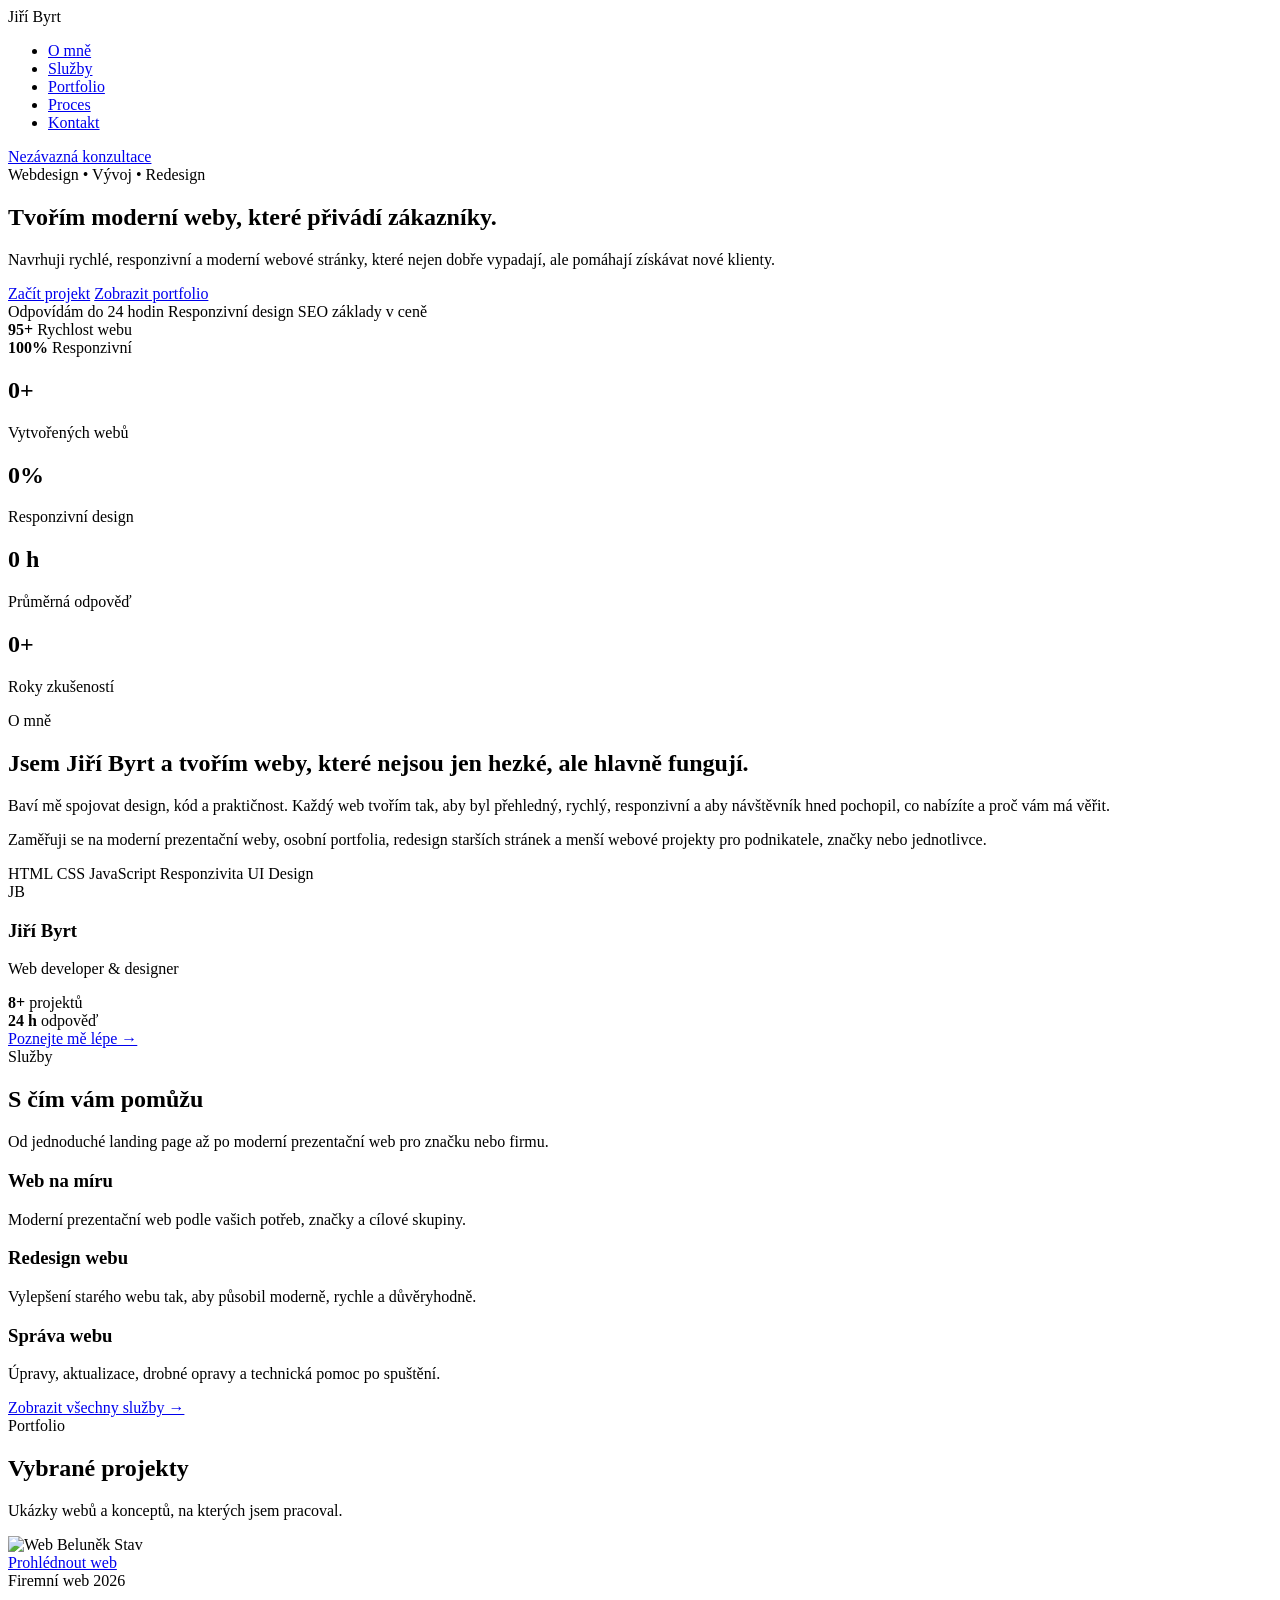
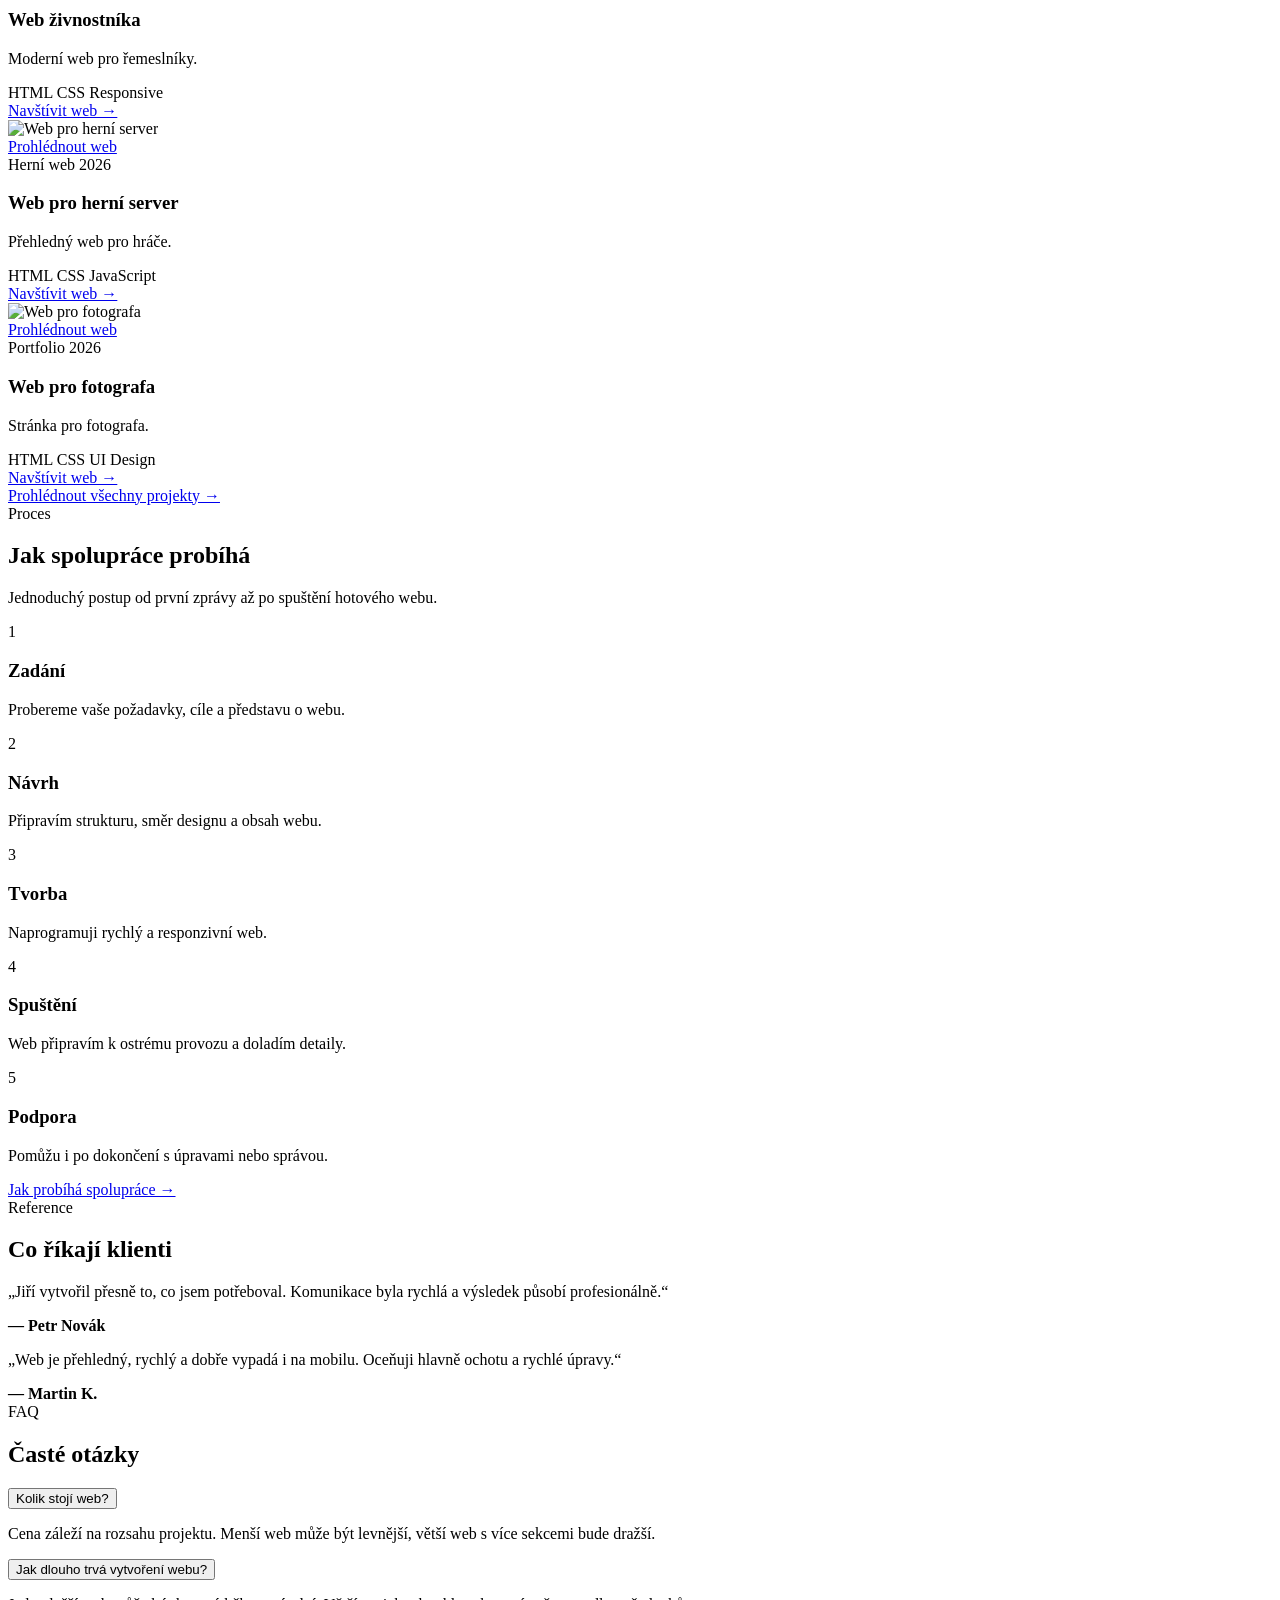
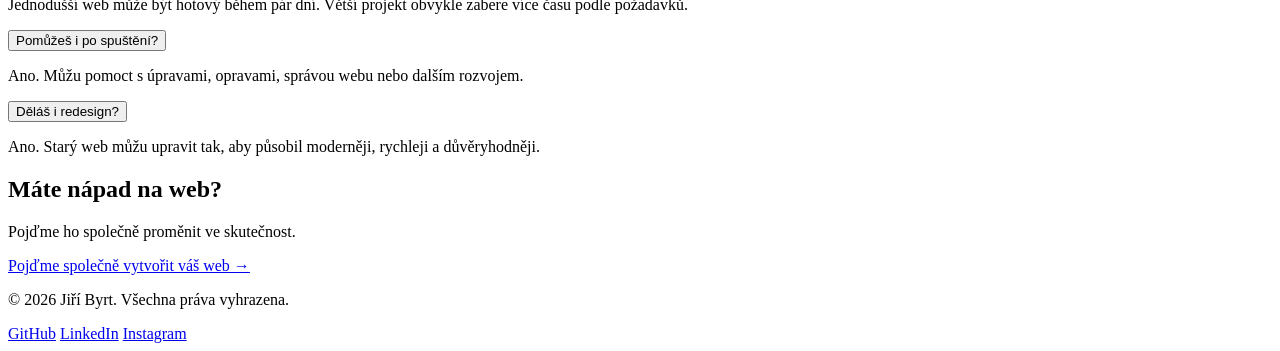
==== index.html @ 161038bc "index.html" ====
<!DOCTYPE html>
<html lang="cs">
<head>
    <meta charset="UTF-8">
    <meta name="viewport" content="width=device-width, initial-scale=1.0">
    <title>Jiří Byrt | Moderní weby na míru</title>
    <link rel="stylesheet" href="css/style.css">
</head>
<body>

<header class="navbar" id="navbar">
    <div class="logo">Jiří Byrt</div>

    <div class="hamburger" id="hamburger">
        <span></span>
        <span></span>
        <span></span>
    </div>

    <nav class="nav-menu" id="nav-menu">
        <ul>
            <li><a href="#about">O mně</a></li>
            <li><a href="#services">Služby</a></li>
            <li><a href="#portfolio">Portfolio</a></li>
            <li><a href="#process">Proces</a></li>
            <li><a href="#contact">Kontakt</a></li>
        </ul>

        <a class="cta-btn" href="#contact">Nezávazná konzultace</a>
    </nav>
</header>

<section class="hero-section">
    <div class="blob blob-one"></div>
    <div class="blob blob-two"></div>

    <div class="hero-content">
        <div class="hero-text reveal">
            <span class="badge">Webdesign • Vývoj • Redesign</span>

            <h1>Tvořím moderní weby, které přivádí zákazníky.</h1>

            <p>
                Navrhuji rychlé, responzivní a moderní webové stránky,
                které nejen dobře vypadají, ale pomáhají získávat nové klienty.
            </p>

            <div class="hero-buttons">
                <a class="btn-primary" href="#contact">Začít projekt</a>
                <a class="btn-secondary" href="#portfolio">Zobrazit portfolio</a>
            </div>

            <div class="trust-line">
                <span>Odpovídám do 24 hodin</span>
                <span>Responzivní design</span>
                <span>SEO základy v ceně</span>
            </div>
        </div>

        <div class="hero-visual reveal">
            <div class="browser-mockup">
                <div class="browser-top">
                    <span></span>
                    <span></span>
                    <span></span>
                </div>

                <div class="mockup-content">
                    <div class="mockup-nav"></div>
                    <div class="mockup-hero"></div>
                    <div class="mockup-grid">
                        <div></div>
                        <div></div>
                        <div></div>
                    </div>
                </div>
            </div>

            <div class="floating-card card-one">
                <strong>95+</strong>
                <span>Rychlost webu</span>
            </div>

            <div class="floating-card card-two">
                <strong>100%</strong>
                <span>Responzivní</span>
            </div>
        </div>
    </div>
    <section class="stats-section reveal">
        <div class="stats-card">
            <div class="stat">
                <h2><span data-count="8">0</span>+</h2>
                <p>Vytvořených webů</p>
            </div>

            <div class="stat">
                <h2><span data-count="100">0</span>%</h2>
                <p>Responzivní design</p>
            </div>

            <div class="stat">
                <h2><span data-count="24">0</span> h</h2>
                <p>Průměrná odpověď</p>
            </div>

            <div class="stat">
                <h2><span data-count="3">0</span>+</h2>
                <p>Roky zkušeností</p>
            </div>
        </div>
    </section>
</section>

<section class="about-section reveal" id="about">
    <div class="about-container">
        <div class="about-text">
            <span>O mně</span>

            <h2>Jsem Jiří Byrt a tvořím weby, které nejsou jen hezké, ale hlavně fungují.</h2>

            <p>
                Baví mě spojovat design, kód a praktičnost. Každý web tvořím tak,
                aby byl přehledný, rychlý, responzivní a aby návštěvník hned pochopil,
                co nabízíte a proč vám má věřit.
            </p>

            <p>
                Zaměřuji se na moderní prezentační weby, osobní portfolia,
                redesign starších stránek a menší webové projekty pro podnikatele,
                značky nebo jednotlivce.
            </p>

            <div class="about-tags">
                <span>HTML</span>
                <span>CSS</span>
                <span>JavaScript</span>
                <span>Responzivita</span>
                <span>UI Design</span>
            </div>
        </div>

        <div class="about-card">
            <div class="about-avatar">JB</div>
            <h3>Jiří Byrt</h3>
            <p>Web developer & designer</p>

            <div class="about-mini-stats">
                <div>
                    <strong>8+</strong>
                    <span>projektů</span>
                </div>

                <div>
                    <strong>24 h</strong>
                    <span>odpověď</span>
                </div>
            </div>
        </div>
    </div>
    <div class="section-action">
    <a href="omne.html" class="section-btn">
        Poznejte mě lépe
        →
    </a>
</div>
</section>

<section class="services-section reveal" id="services">
    <div class="section-heading">
        <span>Služby</span>
        <h2>S čím vám pomůžu</h2>
        <p>Od jednoduché landing page až po moderní prezentační web pro značku nebo firmu.</p>
    </div>

    <div class="service-grid">
        <div class="service-card">
            <h3>Web na míru</h3>
            <p>Moderní prezentační web podle vašich potřeb, značky a cílové skupiny.</p>
        </div>

        <div class="service-card">
            <h3>Redesign webu</h3>
            <p>Vylepšení starého webu tak, aby působil moderně, rychle a důvěryhodně.</p>
        </div>

        <div class="service-card">
            <h3>Správa webu</h3>
            <p>Úpravy, aktualizace, drobné opravy a technická pomoc po spuštění.</p>
        </div>
    </div>
    <div class="section-action">
    <a href="sluzby.html" class="section-btn">
        Zobrazit všechny služby
        →
    </a>
</div>
</section>

<section class="portfolio-section reveal" id="portfolio">
    <div class="section-heading">
        <span>Portfolio</span>
        <h2>Vybrané projekty</h2>
        <p>Ukázky webů a konceptů, na kterých jsem pracoval.</p>
    </div>

<div class="portfolio-grid">

    <div class="portfolio-card">
        <div class="portfolio-img">
            <img src="img/belunek.png" alt="Web Beluněk Stav">

            <div class="portfolio-overlay">
                <a href="https://jiribyrt.github.io/belunek-stav/">Prohlédnout web</a>
            </div>

            <span class="project-category">Firemní web</span>
            <span class="project-year">2026</span>
        </div>

        <div class="portfolio-info">
            <h3>Web živnostníka</h3>
            <p>Moderní web pro řemeslníky.</p>

            <div class="project-tags">
                <span>HTML</span>
                <span>CSS</span>
                <span>Responsive</span>
            </div>

            <a href="https://jiribyrt.github.io/belunek-stav/">Navštívit web →</a>
        </div>
    </div>

    <div class="portfolio-card">
        <div class="portfolio-img">
            <img src="img/skylife.png" alt="Web pro herní server">

            <div class="portfolio-overlay">
                <a href="#">Prohlédnout web</a>
            </div>

            <span class="project-category">Herní web</span>
            <span class="project-year">2026</span>
        </div>

        <div class="portfolio-info">
            <h3>Web pro herní server</h3>
            <p>Přehledný web pro hráče.</p>

            <div class="project-tags">
                <span>HTML</span>
                <span>CSS</span>
                <span>JavaScript</span>
            </div>

            <a href="#">Navštívit web →</a>
        </div>
    </div>

    <div class="portfolio-card">
        <div class="portfolio-img">
            <img src="img/jarda.png" alt="Web pro fotografa">

            <div class="portfolio-overlay">
                <a href="#">Prohlédnout web</a>
            </div>

            <span class="project-category">Portfolio</span>
            <span class="project-year">2026</span>
        </div>

        <div class="portfolio-info">
            <h3>Web pro fotografa</h3>
            <p>Stránka pro fotografa.</p>

            <div class="project-tags">
                <span>HTML</span>
                <span>CSS</span>
                <span>UI Design</span>
            </div>

            <a href="#">Navštívit web →</a>
        </div>
    </div>

</div>
<div class="section-action">
    <a href="portfolio.html" class="section-btn">
        Prohlédnout všechny projekty
        →
    </a>
</div>
</section>

<section class="process-section reveal" id="process">
    <div class="section-heading">
        <span>Proces</span>
        <h2>Jak spolupráce probíhá</h2>
        <p>Jednoduchý postup od první zprávy až po spuštění hotového webu.</p>
    </div>

    <div class="steps">
        <div class="step" data-step="1">
            <div class="circle"><span>1</span></div>
            <h3>Zadání</h3>
            <p>Probereme vaše požadavky, cíle a představu o webu.</p>
        </div>

        <div class="step" data-step="2">
            <div class="circle"><span>2</span></div>
            <h3>Návrh</h3>
            <p>Připravím strukturu, směr designu a obsah webu.</p>
        </div>

        <div class="step" data-step="3">
            <div class="circle"><span>3</span></div>
            <h3>Tvorba</h3>
            <p>Naprogramuji rychlý a responzivní web.</p>
        </div>

        <div class="step" data-step="4">
            <div class="circle"><span>4</span></div>
            <h3>Spuštění</h3>
            <p>Web připravím k ostrému provozu a doladím detaily.</p>
        </div>

        <div class="step" data-step="5">
            <div class="circle"><span>5</span></div>
            <h3>Podpora</h3>
            <p>Pomůžu i po dokončení s úpravami nebo správou.</p>
        </div>
    </div>
    <div class="section-action">
    <a href="process.html" class="section-btn">
        Jak probíhá spolupráce
        →
    </a>
</div>
</section>

<section class="testimonials-section reveal">
    <div class="section-heading">
        <span>Reference</span>
        <h2>Co říkají klienti</h2>
    </div>

    <div class="testimonial-grid">
        <div class="testimonial-card">
            <p>„Jiří vytvořil přesně to, co jsem potřeboval. Komunikace byla rychlá a výsledek působí profesionálně.“</p>
            <strong>— Petr Novák</strong>
        </div>

        <div class="testimonial-card">
            <p>„Web je přehledný, rychlý a dobře vypadá i na mobilu. Oceňuji hlavně ochotu a rychlé úpravy.“</p>
            <strong>— Martin K.</strong>
        </div>
    </div>
</section>

<section class="faq-section reveal">
    <div class="section-heading">
        <span>FAQ</span>
        <h2>Časté otázky</h2>
    </div>

    <div class="faq">
        <div class="faq-item">
            <button>Kolik stojí web?</button>
            <p>Cena záleží na rozsahu projektu. Menší web může být levnější, větší web s více sekcemi bude dražší.</p>
        </div>

        <div class="faq-item">
            <button>Jak dlouho trvá vytvoření webu?</button>
            <p>Jednodušší web může být hotový během pár dní. Větší projekt obvykle zabere více času podle požadavků.</p>
        </div>

        <div class="faq-item">
            <button>Pomůžeš i po spuštění?</button>
            <p>Ano. Můžu pomoct s úpravami, opravami, správou webu nebo dalším rozvojem.</p>
        </div>

        <div class="faq-item">
            <button>Děláš i redesign?</button>
            <p>Ano. Starý web můžu upravit tak, aby působil moderněji, rychleji a důvěryhodněji.</p>
        </div>
    </div>
</section>

<section class="final-cta reveal" id="contact">
    <h2>Máte nápad na web?</h2>
    <p>Pojďme ho společně proměnit ve skutečnost.</p>
    <a href="mailto:jirkabyrt1@seznam.cz" class="btn-primary">Pojďme společně vytvořit váš web →</a>
</section>

<footer class="footer">
    <p>© 2026 Jiří Byrt. Všechna práva vyhrazena.</p>

    <div class="socials">
        <a href="#">GitHub</a>
        <a href="#">LinkedIn</a>
        <a href="#">Instagram</a>
    </div>
</footer>

<script src="script.js"></script>
</body>
</html>
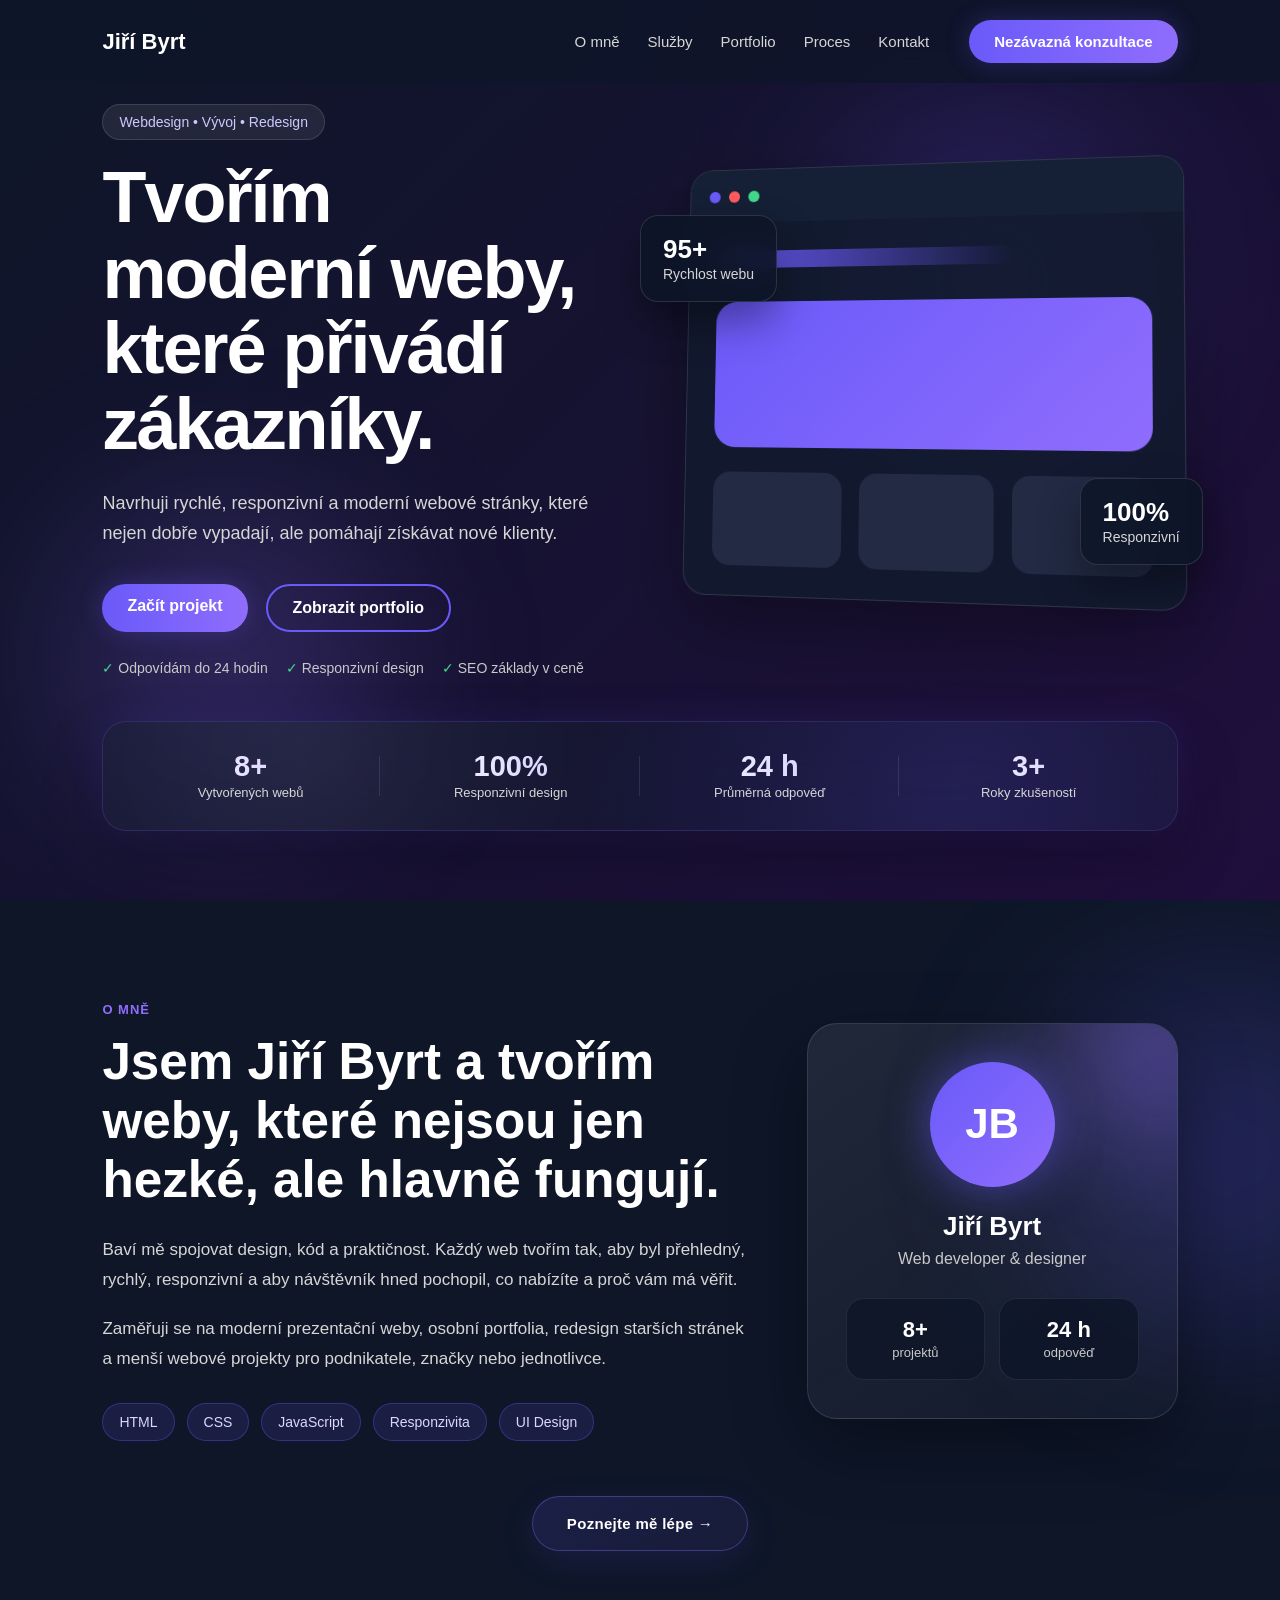
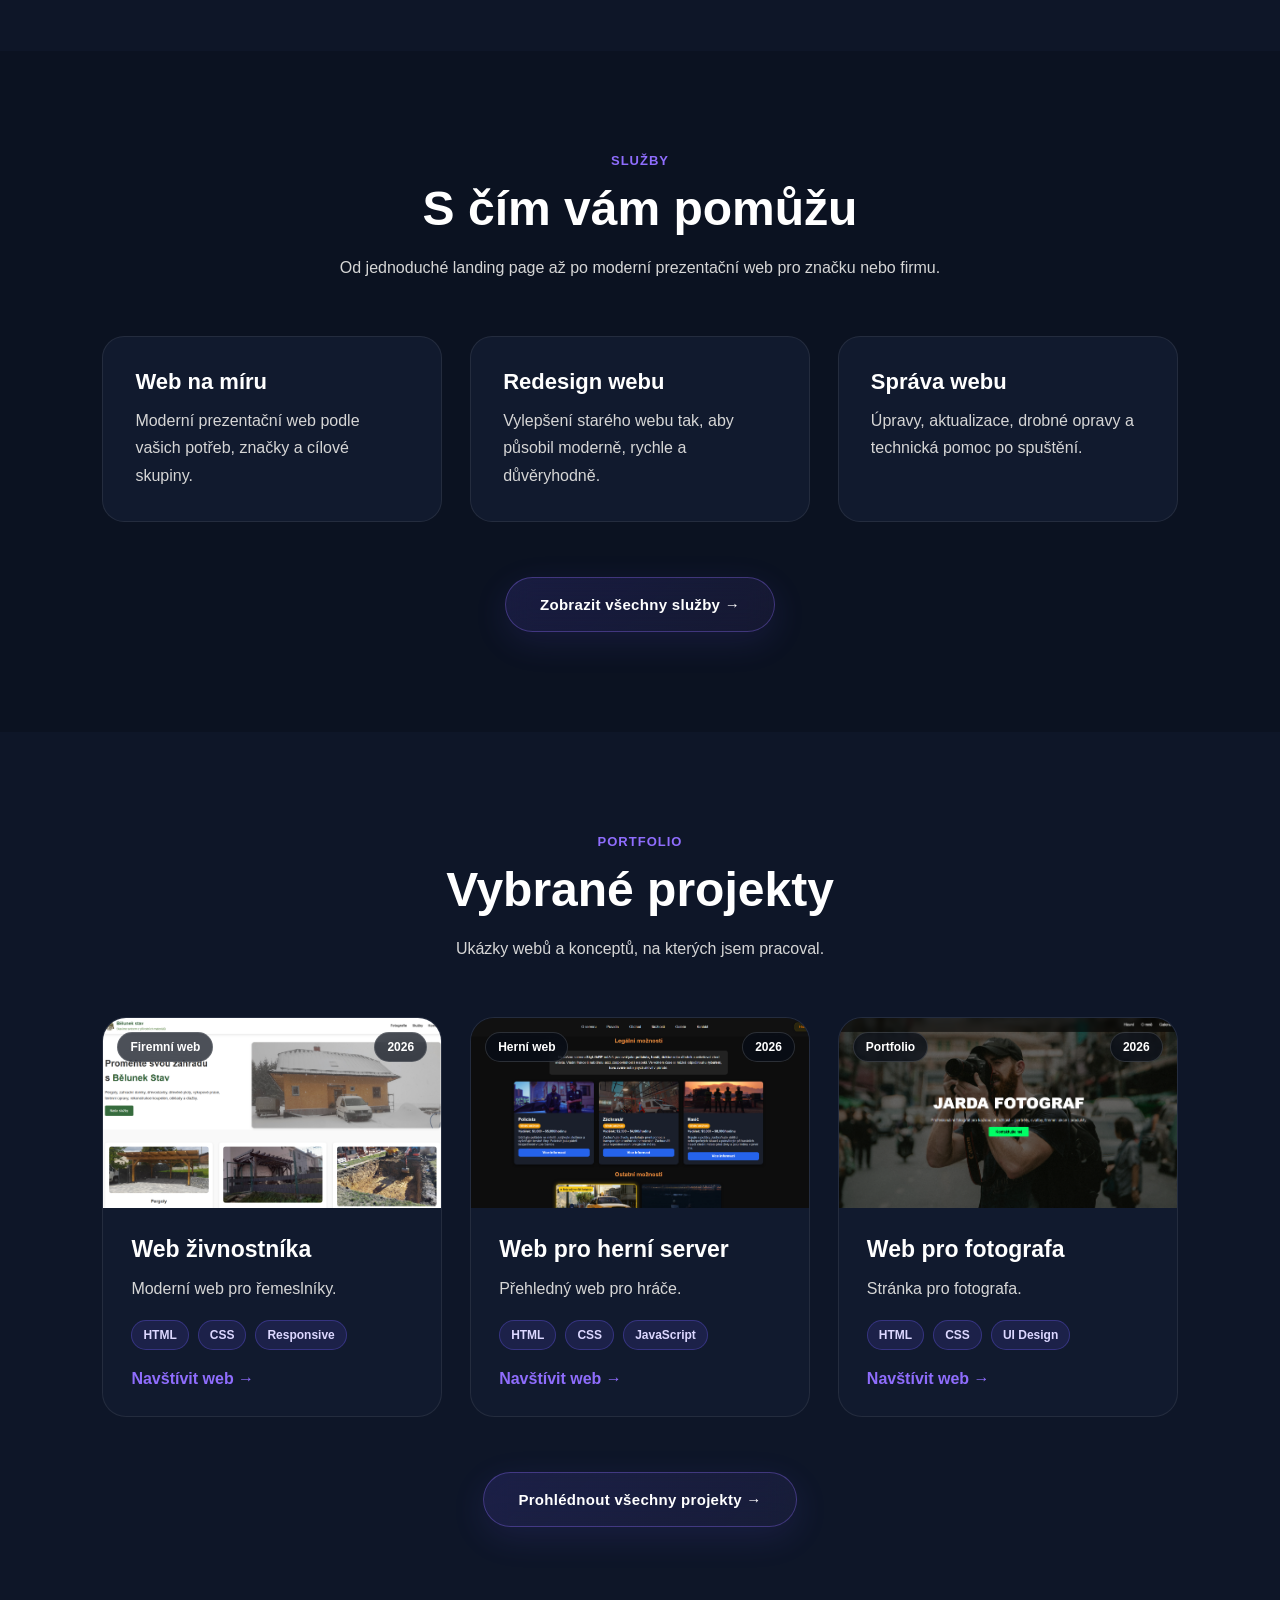
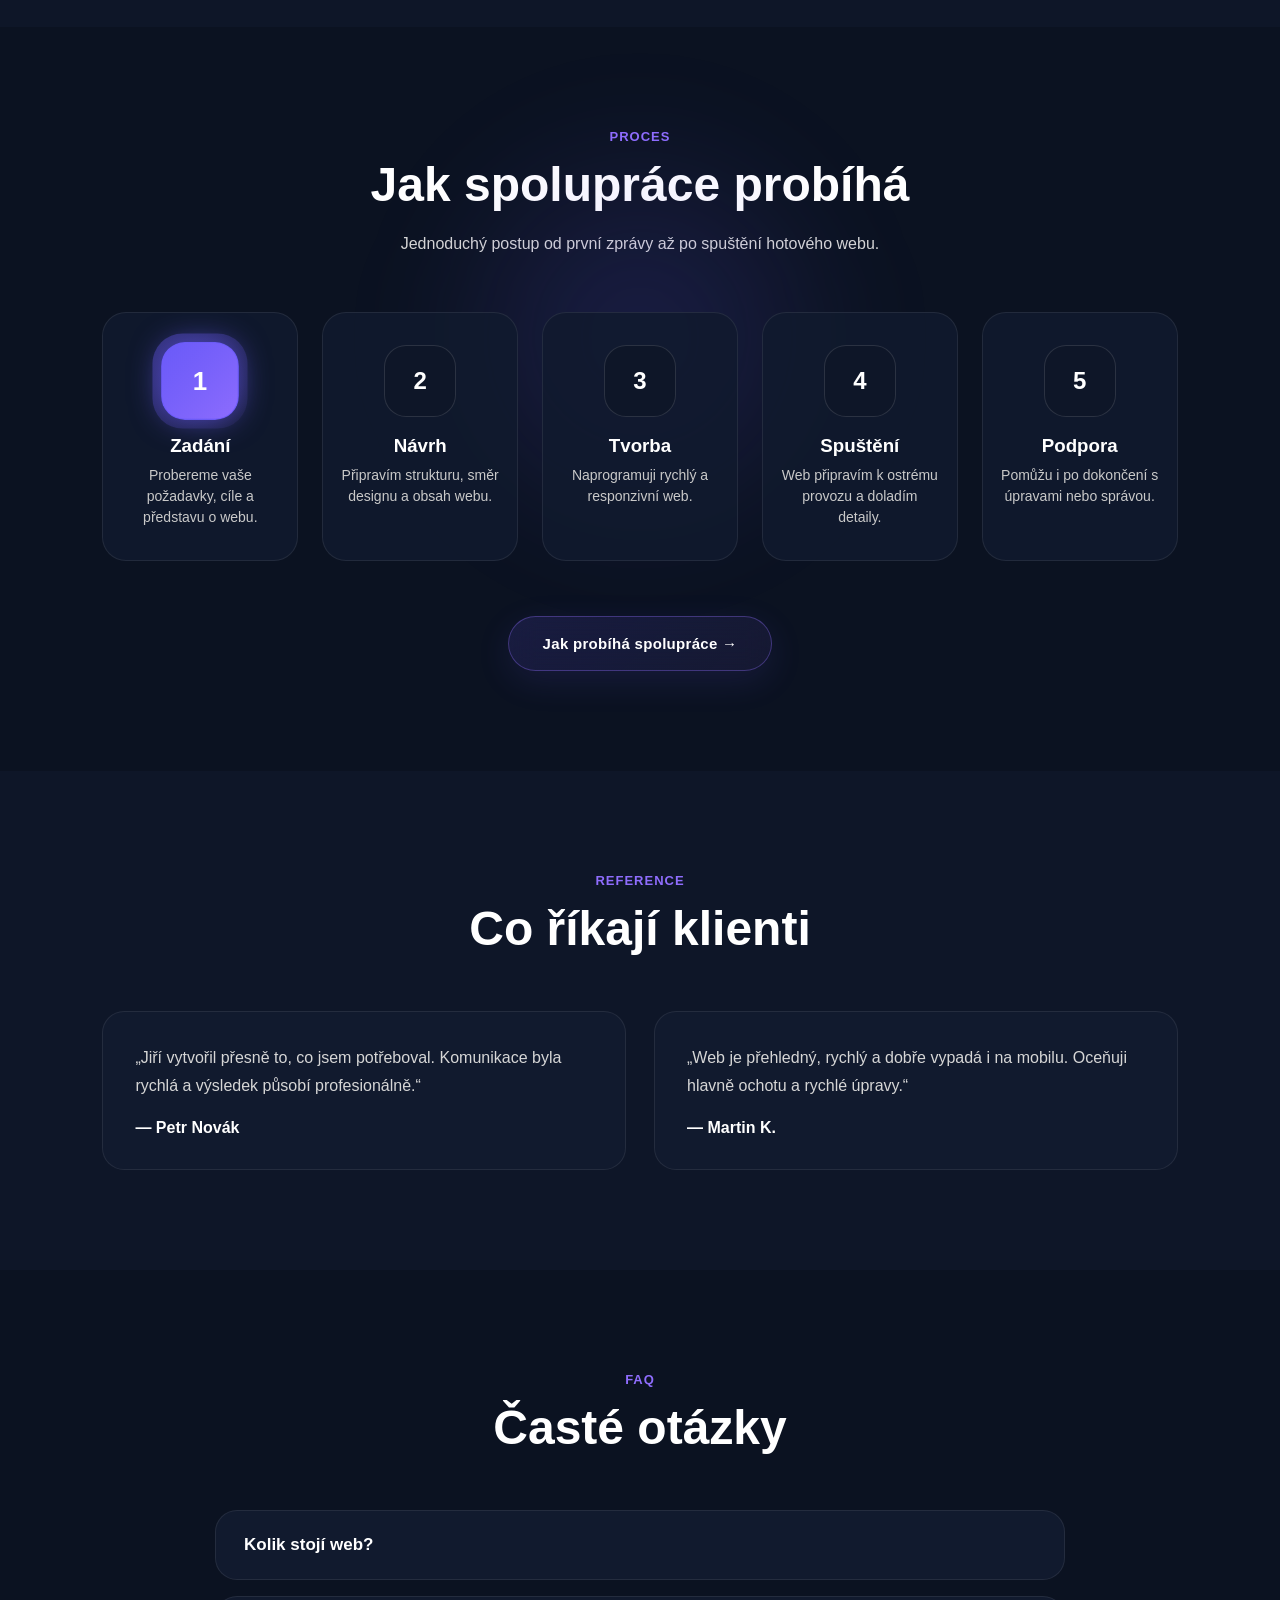
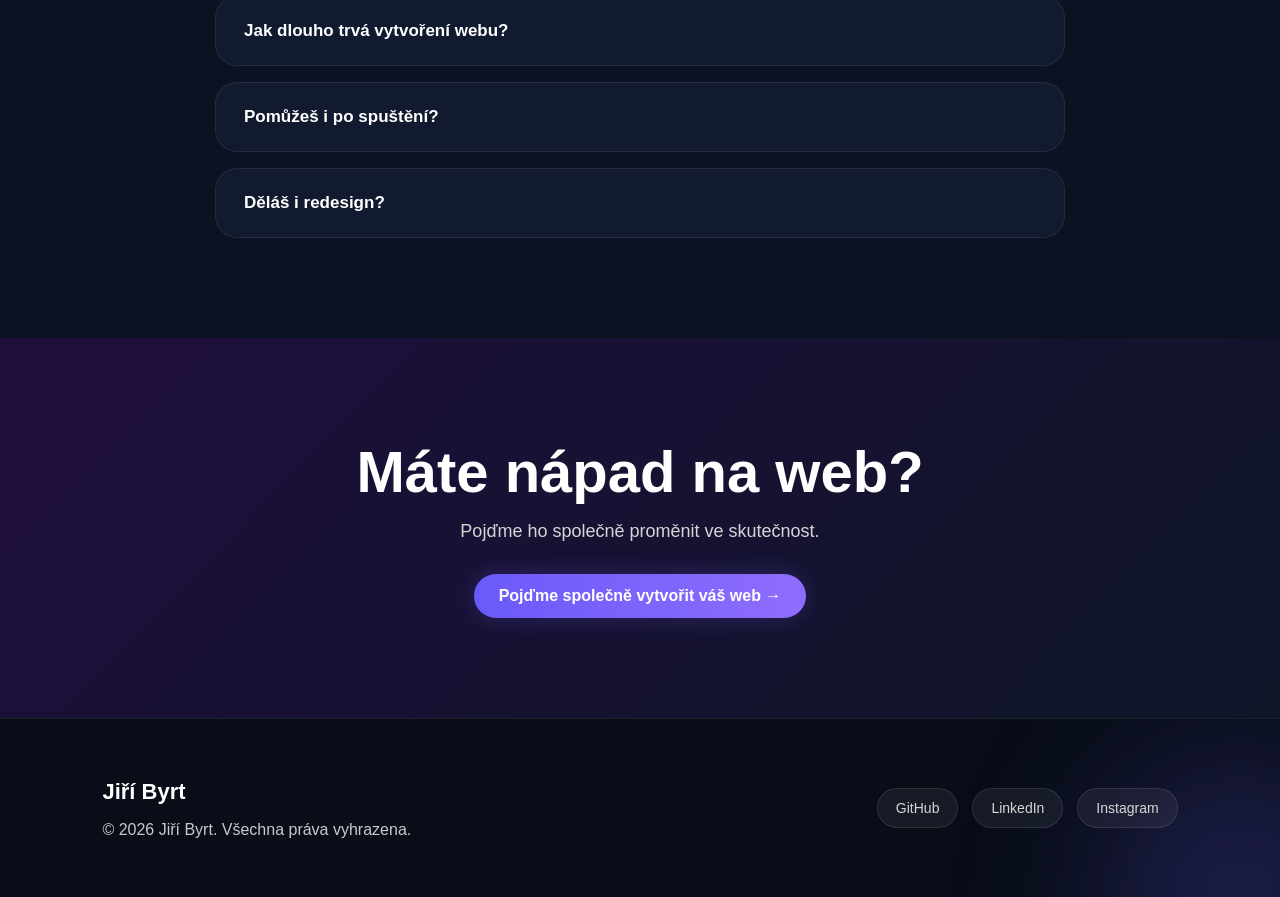
==== commit b8e38168: "Update index.html" ====
--- a/index.html
+++ b/index.html
@@ -237,7 +237,7 @@
             <img src="img/skylife.png" alt="Web pro herní server">
 
             <div class="portfolio-overlay">
-                <a href="#">Prohlédnout web</a>
+                <a href="https://jiribyrt.github.io/skylife/">Prohlédnout web</a>
             </div>
 
             <span class="project-category">Herní web</span>
--- a/css/style.css
+++ b/css/style.css
@@ -0,0 +1,1354 @@
+* {
+    margin: 0;
+    padding: 0;
+    box-sizing: border-box;
+}
+
+html {
+    scroll-behavior: smooth;
+}
+
+body {
+    background: #0e1628;
+    font-family: "Poppins", Arial, sans-serif;
+    color: #fff;
+    overflow-x: hidden;
+}
+
+a {
+    text-decoration: none;
+    color: inherit;
+}
+
+.navbar {
+    width: 100%;
+    padding: 20px 8%;
+    background: rgba(14, 22, 40, 0.75);
+    backdrop-filter: blur(18px);
+    display: flex;
+    justify-content: space-between;
+    align-items: center;
+    position: fixed;
+    top: 0;
+    z-index: 1000;
+    transition: 0.3s ease;
+}
+
+.navbar.scrolled {
+    box-shadow: 0 10px 30px rgba(0, 0, 0, 0.35);
+    padding: 15px 8%;
+}
+
+.logo {
+    font-size: 22px;
+    font-weight: 700;
+}
+
+.nav-menu {
+    display: flex;
+    align-items: center;
+    gap: 40px;
+}
+
+.nav-menu ul {
+    display: flex;
+    gap: 28px;
+    list-style: none;
+}
+
+.nav-menu a {
+    color: #d6d6d6;
+    font-size: 15px;
+    transition: 0.3s ease;
+}
+
+.nav-menu a:hover {
+    color: #fff;
+}
+
+.cta-btn,
+.btn-primary {
+    padding: 13px 25px;
+    background: linear-gradient(90deg, #6a5af9, #8f6dfd);
+    border-radius: 30px;
+    color: #fff !important;
+    font-weight: 700;
+    display: inline-block;
+    transition: 0.3s ease;
+    box-shadow: 0 0 25px rgba(106, 90, 249, 0.25);
+}
+
+.cta-btn:hover,
+.btn-primary:hover {
+    transform: translateY(-3px) scale(1.04);
+    box-shadow: 0 0 35px rgba(106, 90, 249, 0.65);
+}
+
+.btn-secondary {
+    padding: 13px 25px;
+    border: 2px solid #6a5af9;
+    border-radius: 30px;
+    color: #fff;
+    font-weight: 700;
+    display: inline-block;
+    transition: 0.3s ease;
+}
+
+.btn-secondary:hover {
+    transform: translateY(-3px) scale(1.04);
+    background: rgba(106, 90, 249, 0.15);
+    box-shadow: 0 0 25px rgba(106, 90, 249, 0.35);
+}
+
+.hamburger {
+    display: none;
+    flex-direction: column;
+    gap: 5px;
+    cursor: pointer;
+    z-index: 1001;
+}
+
+.hamburger span {
+    width: 28px;
+    height: 3px;
+    background: #fff;
+    border-radius: 10px;
+}
+
+.hero-section {
+    min-height: 100vh;
+    padding: 95px 8% 60px;
+    background: linear-gradient(135deg, #0e1628 0%, #1f0e3c 100%);
+    display: flex;
+    flex-direction: column;
+    justify-content: center;
+    position: relative;
+    overflow: hidden;
+}
+
+.blob {
+    position: absolute;
+    width: 320px;
+    height: 320px;
+    background: rgba(106, 90, 249, 0.25);
+    border-radius: 50%;
+    filter: blur(80px);
+    animation: floatBlob 8s ease-in-out infinite alternate;
+}
+
+.blob-one {
+    top: 120px;
+    right: 10%;
+}
+
+.blob-two {
+    bottom: 80px;
+    left: 5%;
+    background: rgba(143, 109, 253, 0.2);
+}
+
+@keyframes floatBlob {
+    from {
+        transform: translateY(0) translateX(0);
+    }
+
+    to {
+        transform: translateY(-35px) translateX(30px);
+    }
+}
+
+.hero-content {
+    width: 100%;
+    max-width: 1250px;
+    margin: 0 auto;
+    display: flex;
+    align-items: center;
+    gap: 70px;
+    position: relative;
+    z-index: 2;
+}
+
+.hero-text,
+.hero-visual {
+    flex: 1;
+}
+
+.badge {
+    display: inline-block;
+    padding: 9px 16px;
+    background: rgba(255, 255, 255, 0.08);
+    border: 1px solid rgba(255, 255, 255, 0.12);
+    border-radius: 30px;
+    color: #cfc8ff;
+    margin-bottom: 20px;
+    font-size: 14px;
+}
+
+.hero-text h1 {
+    font-size: clamp(42px, 6vw, 72px);
+    line-height: 1.05;
+    margin-bottom: 25px;
+    letter-spacing: -2px;
+}
+
+.hero-text p {
+    color: #d6d6d6;
+    font-size: 18px;
+    line-height: 1.7;
+    max-width: 600px;
+    margin-bottom: 35px;
+}
+
+.hero-buttons {
+    display: flex;
+    gap: 18px;
+    flex-wrap: wrap;
+    margin-bottom: 28px;
+}
+
+.trust-line {
+    display: flex;
+    gap: 18px;
+    flex-wrap: wrap;
+    color: #c9c9c9;
+    font-size: 14px;
+}
+
+.trust-line span::before {
+    content: "✓ ";
+    color: #43d88c;
+}
+
+.hero-visual {
+    position: relative;
+}
+
+.browser-mockup {
+    width: 100%;
+    min-height: 420px;
+    margin-top:-20px;
+    background: rgba(17, 26, 46, 0.9);
+    border: 1px solid rgba(255, 255, 255, 0.12);
+    border-radius: 24px;
+    overflow: hidden;
+    box-shadow: 0 30px 80px rgba(0, 0, 0, 0.35);
+    transform: perspective(900px) rotateY(-8deg) rotateX(3deg);
+}
+
+.browser-top {
+    height: 55px;
+    background: #151f35;
+    display: flex;
+    align-items: center;
+    gap: 9px;
+    padding: 0 20px;
+}
+
+.browser-top span {
+    width: 12px;
+    height: 12px;
+    border-radius: 50%;
+    background: #6a5af9;
+}
+
+.browser-top span:nth-child(2) {
+    background: #ff5c5c;
+}
+
+.browser-top span:nth-child(3) {
+    background: #43d88c;
+}
+
+.mockup-content {
+    padding: 30px;
+}
+
+.mockup-nav {
+    width: 70%;
+    height: 18px;
+    background: linear-gradient(90deg, #6a5af9, transparent);
+    border-radius: 20px;
+    margin-bottom: 35px;
+}
+
+.mockup-hero {
+    width: 100%;
+    height: 150px;
+    background: linear-gradient(135deg, #6a5af9, #8f6dfd);
+    border-radius: 22px;
+    margin-bottom: 25px;
+}
+
+.mockup-grid {
+    display: grid;
+    grid-template-columns: repeat(3, 1fr);
+    gap: 18px;
+}
+
+.mockup-grid div {
+    height: 95px;
+    background: #222a44;
+    border-radius: 18px;
+}
+
+.floating-card {
+    position: absolute;
+    background: rgba(14, 22, 40, 0.9);
+    backdrop-filter: blur(14px);
+    border: 1px solid rgba(255, 255, 255, 0.12);
+    border-radius: 18px;
+    padding: 18px 22px;
+    box-shadow: 0 20px 40px rgba(0, 0, 0, 0.35);
+    animation: floatCard 4s ease-in-out infinite alternate;
+}
+
+.floating-card strong {
+    display: block;
+    font-size: 26px;
+}
+
+.floating-card span {
+    color: #d6d6d6;
+    font-size: 14px;
+}
+
+.card-one {
+    top: 35px;
+    left: -35px;
+}
+
+.card-two {
+    bottom: 35px;
+    right: -25px;
+}
+
+@keyframes floatCard {
+    from {
+        transform: translateY(0);
+    }
+
+    to {
+        transform: translateY(-18px);
+    }
+}
+
+body > section:not(.hero-section) {
+    padding: 100px 8%;
+}
+
+.section-heading {
+    text-align: center;
+    max-width: 750px;
+    margin: 0 auto 55px;
+}
+
+.section-heading span {
+    color: #8f6dfd;
+    font-weight: 700;
+    text-transform: uppercase;
+    letter-spacing: 1px;
+    font-size: 13px;
+}
+
+.section-heading h2 {
+    font-size: clamp(32px, 4vw, 48px);
+    margin: 12px 0 18px;
+}
+
+.section-heading p {
+    color: #d6d6d6;
+    line-height: 1.7;
+}
+
+/* ---------- STATISTIKY V HERO SEKCI ---------- */
+
+.stats-section {
+    width: 100%;
+    max-width: 1250px;
+    margin: 45px auto 0;
+    padding: 0 !important;
+    background: transparent;
+    position: relative;
+    z-index: 25;
+}
+
+.stats-card {
+    width: 100%;
+    padding: 16px 18px;
+    display: grid;
+    grid-template-columns: repeat(4, 1fr);
+    gap: 0;
+    background: rgba(17, 26, 46, 0.48);
+    backdrop-filter: blur(24px);
+    -webkit-backdrop-filter: blur(24px);
+    border: 1px solid rgba(143, 109, 253, 0.22);
+    border-radius: 24px;
+    box-shadow:
+        0 25px 60px rgba(0, 0, 0, 0.28),
+        0 0 40px rgba(106, 90, 249, 0.14);
+    overflow: hidden;
+    position: relative;
+    transition: 0.35s ease;
+}
+
+.stats-card:hover {
+    transform: translateY(-4px);
+    box-shadow:
+        0 35px 80px rgba(0, 0, 0, 0.36),
+        0 0 65px rgba(106, 90, 249, 0.22);
+}
+
+.stats-card::before {
+    content: "";
+    position: absolute;
+    inset: 0;
+    background: linear-gradient(
+        90deg,
+        transparent,
+        rgba(255, 255, 255, 0.07),
+        transparent
+    );
+    transform: translateX(-100%);
+    animation: statsShine 9s linear infinite;
+}
+
+.stats-card::after {
+    content: "";
+    position: absolute;
+    inset: 0;
+    background:
+        radial-gradient(circle at 20% 30%, rgba(255,255,255,.05), transparent 40%),
+        radial-gradient(circle at 80% 70%, rgba(106,90,249,.16), transparent 45%);
+    pointer-events: none;
+}
+
+@keyframes statsShine {
+    0% {
+        transform: translateX(-100%);
+    }
+
+    45%, 100% {
+        transform: translateX(100%);
+    }
+}
+
+.stat {
+    text-align: center;
+    padding: 14px 10px;
+    background: transparent;
+    border-radius: 0;
+    border: none;
+    position: relative;
+    z-index: 2;
+    animation: statPop 0.8s ease both;
+}
+
+.stat:nth-child(1) {
+    animation-delay: 0.1s;
+}
+
+.stat:nth-child(2) {
+    animation-delay: 0.22s;
+}
+
+.stat:nth-child(3) {
+    animation-delay: 0.34s;
+}
+
+.stat:nth-child(4) {
+    animation-delay: 0.46s;
+}
+
+@keyframes statPop {
+    from {
+        opacity: 0;
+        transform: translateY(18px) scale(0.96);
+    }
+
+    to {
+        opacity: 1;
+        transform: translateY(0) scale(1);
+    }
+}
+
+.stat:not(:last-child)::after {
+    content: "";
+    position: absolute;
+    right: 0;
+    top: 24%;
+    width: 1px;
+    height: 52%;
+    background: rgba(255, 255, 255, 0.1);
+}
+
+.stat h2 {
+    font-size: 29px;
+    margin-bottom: 4px;
+    line-height: 1;
+    background: linear-gradient(90deg, #fff, #c8bfff);
+    -webkit-background-clip: text;
+    -webkit-text-fill-color: transparent;
+}
+
+.stat p {
+    color: #d6d6d6;
+    font-size: 13px;
+}
+
+/* ---------- O MNĚ ---------- */
+
+.about-section {
+    background: #0e1628;
+    position: relative;
+    overflow: hidden;
+}
+
+.about-section::before {
+    content: "";
+    position: absolute;
+    width: 350px;
+    height: 350px;
+    right: -120px;
+    top: 80px;
+    background: rgba(106, 90, 249, 0.22);
+    border-radius: 50%;
+    filter: blur(85px);
+}
+
+.about-container {
+    max-width: 1200px;
+    margin: 0 auto;
+    display: grid;
+    grid-template-columns: 1.4fr 0.8fr;
+    gap: 55px;
+    align-items: center;
+    position: relative;
+    z-index: 2;
+}
+
+.about-text > span {
+    color: #8f6dfd;
+    font-weight: 700;
+    text-transform: uppercase;
+    letter-spacing: 1px;
+    font-size: 13px;
+}
+
+.about-text h2 {
+    font-size: clamp(32px, 4vw, 52px);
+    line-height: 1.15;
+    margin: 15px 0 25px;
+}
+
+.about-text p {
+    color: #d6d6d6;
+    line-height: 1.8;
+    margin-bottom: 18px;
+    font-size: 17px;
+}
+
+.about-tags {
+    display: flex;
+    flex-wrap: wrap;
+    gap: 12px;
+    margin-top: 28px;
+}
+
+.about-tags span {
+    padding: 10px 16px;
+    background: rgba(106, 90, 249, 0.13);
+    border: 1px solid rgba(106, 90, 249, 0.35);
+    border-radius: 30px;
+    color: #dcd7ff;
+    font-size: 14px;
+    transition: 0.3s ease;
+}
+
+.about-tags span:hover {
+    transform: translateY(-4px);
+    background: rgba(106, 90, 249, 0.25);
+    box-shadow: 0 12px 25px rgba(106, 90, 249, 0.2);
+}
+
+.about-card {
+    background:
+        linear-gradient(145deg, rgba(255,255,255,0.08), rgba(255,255,255,0.02));
+    border: 1px solid rgba(255,255,255,0.12);
+    border-radius: 30px;
+    padding: 38px;
+    text-align: center;
+    box-shadow: 0 25px 70px rgba(0,0,0,0.35);
+    position: relative;
+    overflow: hidden;
+    transition: 0.4s ease;
+}
+
+.about-card::before {
+    content: "";
+    position: absolute;
+    width: 180px;
+    height: 180px;
+    top: -70px;
+    right: -70px;
+    background: rgba(143, 109, 253, 0.35);
+    filter: blur(55px);
+    border-radius: 50%;
+}
+
+.about-card:hover {
+    transform: translateY(-10px) rotate(1deg);
+    box-shadow: 0 35px 90px rgba(0,0,0,0.45);
+}
+
+.about-avatar {
+    width: 125px;
+    height: 125px;
+    margin: 0 auto 24px;
+    border-radius: 50%;
+    background: linear-gradient(135deg, #6a5af9, #8f6dfd);
+    display: flex;
+    align-items: center;
+    justify-content: center;
+    font-size: 42px;
+    font-weight: 800;
+    box-shadow: 0 0 45px rgba(106, 90, 249, 0.55);
+    position: relative;
+    z-index: 2;
+}
+
+.about-card h3 {
+    font-size: 26px;
+    margin-bottom: 8px;
+    position: relative;
+    z-index: 2;
+}
+
+.about-card p {
+    color: #c9c9c9;
+    position: relative;
+    z-index: 2;
+}
+
+.about-mini-stats {
+    display: grid;
+    grid-template-columns: repeat(2, 1fr);
+    gap: 14px;
+    margin-top: 30px;
+    position: relative;
+    z-index: 2;
+}
+
+.about-mini-stats div {
+    background: rgba(14, 22, 40, 0.8);
+    padding: 18px 12px;
+    border-radius: 18px;
+    border: 1px solid rgba(255,255,255,0.08);
+}
+
+.about-mini-stats strong {
+    display: block;
+    font-size: 22px;
+}
+
+.about-mini-stats span {
+    color: #c9c9c9;
+    font-size: 13px;
+}
+
+/* ---------- SLUŽBY / PORTFOLIO / REFERENCE ---------- */
+
+.services-section,
+.process-section,
+.faq-section {
+    background: #0b1221;
+}
+
+.service-grid,
+.portfolio-grid,
+.testimonial-grid {
+    display: grid;
+    grid-template-columns: repeat(3, 1fr);
+    gap: 28px;
+    max-width: 1200px;
+    margin: 0 auto;
+}
+
+.service-card,
+.testimonial-card,
+.faq-item {
+    background: #111a2e;
+    border-radius: 22px;
+    padding: 32px;
+    border: 1px solid rgba(255, 255, 255, 0.08);
+    transition: 0.3s ease;
+}
+
+.service-card:hover,
+.testimonial-card:hover {
+    transform: translateY(-8px);
+    border-color: rgba(106, 90, 249, 0.5);
+    box-shadow: 0 20px 45px rgba(0, 0, 0, 0.25);
+}
+
+.service-card h3,
+.portfolio-info h3 {
+    margin-bottom: 12px;
+    font-size: 22px;
+}
+
+.service-card p,
+.portfolio-info p,
+.testimonial-card p {
+    color: #d6d6d6;
+    line-height: 1.7;
+}
+
+.portfolio-section {
+    background: #0e1628;
+}
+
+.portfolio-card {
+    background: #111a2e;
+    border-radius: 24px;
+    overflow: hidden;
+    transition: 0.35s ease;
+    border: 1px solid rgba(255, 255, 255, 0.08);
+    position: relative;
+}
+
+.portfolio-card:hover {
+    transform: translateY(-12px) scale(1.015);
+    box-shadow: 0 28px 70px rgba(0, 0, 0, 0.42);
+    border-color: rgba(106, 90, 249, 0.45);
+}
+
+.portfolio-img {
+    height: 190px;
+    overflow: hidden;
+    position: relative;
+    background: #111a2e;
+}
+
+.portfolio-img img {
+    width: 100%;
+    height: 100%;
+    object-fit: cover;
+    display: block;
+    transition: 0.5s ease;
+}
+
+.portfolio-card:hover .portfolio-img img {
+    transform: scale(1.08);
+    filter: brightness(0.55);
+}
+
+.portfolio-overlay {
+    position: absolute;
+    inset: 0;
+    background: rgba(8, 13, 24, 0.38);
+    display: flex;
+    justify-content: center;
+    align-items: center;
+    opacity: 0;
+    transition: 0.35s ease;
+}
+
+.portfolio-card:hover .portfolio-overlay {
+    opacity: 1;
+}
+
+.portfolio-overlay a {
+    padding: 12px 22px;
+    background: linear-gradient(90deg, #6a5af9, #8f6dfd);
+    border-radius: 999px;
+    color: #fff;
+    font-weight: 800;
+    font-size: 14px;
+    transform: translateY(12px);
+    transition: 0.35s ease;
+    box-shadow: 0 0 30px rgba(106, 90, 249, 0.5);
+}
+
+.portfolio-card:hover .portfolio-overlay a {
+    transform: translateY(0);
+}
+
+.project-category,
+.project-year {
+    position: absolute;
+    top: 14px;
+    z-index: 3;
+    padding: 7px 12px;
+    background: rgba(8, 13, 24, 0.72);
+    backdrop-filter: blur(10px);
+    border: 1px solid rgba(255, 255, 255, 0.14);
+    border-radius: 999px;
+    font-size: 12px;
+    font-weight: 700;
+    color: #fff;
+}
+
+.project-category {
+    left: 14px;
+}
+
+.project-year {
+    right: 14px;
+}
+
+.portfolio-info {
+    padding: 28px;
+}
+
+.portfolio-info h3 {
+    margin-bottom: 12px;
+    font-size: 23px;
+}
+
+.portfolio-info p {
+    color: #d6d6d6;
+    line-height: 1.7;
+    margin-bottom: 18px;
+}
+
+.project-tags {
+    display: flex;
+    flex-wrap: wrap;
+    gap: 9px;
+    margin-bottom: 20px;
+}
+
+.project-tags span {
+    padding: 7px 11px;
+    background: rgba(106, 90, 249, 0.13);
+    border: 1px solid rgba(106, 90, 249, 0.32);
+    border-radius: 999px;
+    color: #dcd7ff;
+    font-size: 12px;
+    font-weight: 700;
+}
+
+.portfolio-info > a {
+    display: inline-block;
+    color: #8f6dfd;
+    font-weight: 800;
+    transition: 0.3s ease;
+}
+
+.portfolio-info > a:hover {
+    color: #fff;
+    transform: translateX(5px);
+}
+
+/* ---------- PROCES ---------- */
+
+.process-section {
+    position: relative;
+    overflow: hidden;
+}
+
+.process-section::before {
+    content: "";
+    position: absolute;
+    width: 520px;
+    height: 520px;
+    top: 50px;
+    left: 50%;
+    transform: translateX(-50%);
+    background: radial-gradient(circle, rgba(106, 90, 249, 0.18), transparent 65%);
+    filter: blur(45px);
+}
+
+.steps {
+    max-width: 1200px;
+    margin: 0 auto;
+    display: grid;
+    grid-template-columns: repeat(5, 1fr);
+    gap: 24px;
+    position: relative;
+    z-index: 2;
+}
+
+.step {
+    background: rgba(17, 26, 46, 0.85);
+    border: 1px solid rgba(255, 255, 255, 0.08);
+    border-radius: 24px;
+    padding: 32px 18px;
+    text-align: center;
+    position: relative;
+    overflow: hidden;
+    transition: 0.35s ease;
+}
+
+.step::before {
+    content: "";
+    position: absolute;
+    inset: 0;
+    background: radial-gradient(circle at top, rgba(106, 90, 249, 0.22), transparent 55%);
+    opacity: 0;
+    transition: 0.35s ease;
+}
+
+.step:hover {
+    transform: translateY(-8px);
+    border-color: rgba(106, 90, 249, 0.55);
+    box-shadow: 0 22px 50px rgba(0, 0, 0, 0.35);
+}
+
+.step:hover::before {
+    opacity: 1;
+}
+
+.circle {
+    width: 72px;
+    height: 72px;
+    border-radius: 22px;
+    background: #0e1628;
+    border: 1px solid rgba(255,255,255,0.12);
+    display: flex;
+    align-items: center;
+    justify-content: center;
+    margin: 0 auto 18px;
+    position: relative;
+    z-index: 2;
+    transition: 0.35s ease;
+}
+
+.circle span {
+    font-size: 24px;
+    font-weight: 800;
+    position: relative;
+    z-index: 2;
+}
+
+.circle.active {
+    border-color: rgba(106, 90, 249, 0.9);
+    background: linear-gradient(135deg, #6a5af9, #8f6dfd);
+    box-shadow: 0 0 28px rgba(106, 90, 249, 0.65);
+    transform: scale(1.08);
+}
+
+.circle.active::before {
+    content: "";
+    position: absolute;
+    inset: -9px;
+    border-radius: 28px;
+    background: linear-gradient(135deg, rgba(106, 90, 249, 0.7), rgba(143, 109, 253, 0.1));
+    z-index: -1;
+    opacity: 0.55;
+    animation: pulseGlow 1.5s ease-in-out infinite;
+}
+
+@keyframes pulseGlow {
+    0% {
+        transform: scale(0.92);
+        opacity: 0.35;
+    }
+
+    50% {
+        transform: scale(1.08);
+        opacity: 0.75;
+    }
+
+    100% {
+        transform: scale(0.92);
+        opacity: 0.35;
+    }
+}
+
+.step h3 {
+    margin-bottom: 8px;
+    position: relative;
+    z-index: 2;
+}
+
+.step p {
+    color: #c9c9c9;
+    font-size: 14px;
+    line-height: 1.5;
+    position: relative;
+    z-index: 2;
+}
+
+.testimonials-section {
+    background: #0e1628;
+}
+
+.testimonial-grid {
+    grid-template-columns: repeat(2, 1fr);
+}
+
+.testimonial-card strong {
+    display: inline-block;
+    margin-top: 20px;
+}
+
+.faq {
+    max-width: 850px;
+    margin: 0 auto;
+    display: flex;
+    flex-direction: column;
+    gap: 16px;
+}
+
+.faq-item {
+    padding: 0;
+    overflow: hidden;
+}
+
+.faq-item button {
+    width: 100%;
+    background: none;
+    border: none;
+    color: #fff;
+    padding: 24px 28px;
+    font-size: 17px;
+    font-weight: 700;
+    text-align: left;
+    cursor: pointer;
+}
+
+.faq-item p {
+    max-height: 0;
+    overflow: hidden;
+    color: #d6d6d6;
+    line-height: 1.7;
+    padding: 0 28px;
+    transition: 0.3s ease;
+}
+
+.faq-item.active p {
+    max-height: 200px;
+    padding: 0 28px 24px;
+}
+
+.final-cta {
+    text-align: center;
+    background: linear-gradient(135deg, #1f0e3c, #0e1628);
+}
+
+.final-cta h2 {
+    font-size: clamp(34px, 5vw, 58px);
+    margin-bottom: 16px;
+}
+
+.final-cta p {
+    color: #d6d6d6;
+    margin-bottom: 32px;
+    font-size: 18px;
+}
+
+/* ---------- FOOTER ---------- */
+
+.footer {
+    padding: 55px 8%;
+    background: #080d18;
+    border-top: 1px solid rgba(255, 255, 255, 0.08);
+    display: grid;
+    grid-template-columns: 1.2fr 1fr;
+    gap: 40px;
+    align-items: center;
+    color: #c9c9c9;
+    position: relative;
+    overflow: hidden;
+}
+
+.footer::before {
+    content: "";
+    position: absolute;
+    width: 280px;
+    height: 280px;
+    right: -100px;
+    bottom: -140px;
+    background: rgba(106, 90, 249, 0.22);
+    border-radius: 50%;
+    filter: blur(75px);
+}
+
+.footer p {
+    position: relative;
+    z-index: 2;
+    line-height: 1.6;
+}
+
+.footer p::before {
+    content: "Jiří Byrt";
+    display: block;
+    color: #fff;
+    font-size: 22px;
+    font-weight: 800;
+    margin-bottom: 8px;
+}
+
+.socials {
+    position: relative;
+    z-index: 2;
+    display: flex;
+    justify-content: flex-end;
+    gap: 14px;
+    flex-wrap: wrap;
+}
+
+.socials a {
+    padding: 11px 18px;
+    background: rgba(255, 255, 255, 0.06);
+    border: 1px solid rgba(255, 255, 255, 0.1);
+    border-radius: 999px;
+    color: #d6d6d6;
+    font-size: 14px;
+    transition: 0.3s ease;
+}
+
+.socials a:hover {
+    color: #fff;
+    background: rgba(106, 90, 249, 0.22);
+    border-color: rgba(106, 90, 249, 0.55);
+    transform: translateY(-4px);
+    box-shadow: 0 14px 30px rgba(106, 90, 249, 0.25);
+}
+
+.reveal {
+    opacity: 0;
+    transform: translateY(35px);
+    transition: 0.8s ease;
+}
+
+.reveal.active {
+    opacity: 1;
+    transform: translateY(0);
+}
+
+/* ---------- RESPONSIVITA ---------- */
+
+@media(max-width: 1000px) {
+    .hero-content,
+    .about-container {
+        flex-direction: column;
+        grid-template-columns: 1fr;
+        text-align: center;
+    }
+
+    .hero-text p,
+    .section-heading {
+        margin-left: auto;
+        margin-right: auto;
+    }
+
+    .hero-buttons,
+    .trust-line,
+    .about-tags {
+        justify-content: center;
+    }
+
+    .browser-mockup {
+        transform: none;
+    }
+
+    .service-grid,
+    .portfolio-grid,
+    .steps {
+        grid-template-columns: repeat(2, 1fr);
+    }
+
+    .stats-card {
+        grid-template-columns: repeat(2, 1fr);
+    }
+}
+
+@media(max-width: 800px) {
+    .hamburger {
+        display: flex;
+    }
+
+    .nav-menu {
+        position: fixed;
+        top: 0;
+        right: -280px;
+        height: 100vh;
+        width: 260px;
+        background: #111a2e;
+        flex-direction: column;
+        align-items: flex-start;
+        padding: 100px 30px;
+        gap: 35px;
+        transition: 0.35s ease;
+    }
+
+    .nav-menu.active {
+        right: 0;
+    }
+
+    .nav-menu ul {
+        flex-direction: column;
+        gap: 25px;
+    }
+
+    .cta-btn {
+        width: 100%;
+        text-align: center;
+    }
+
+    .service-grid,
+    .portfolio-grid,
+    .testimonial-grid,
+    .steps {
+        grid-template-columns: 1fr;
+    }
+
+    .stats-section {
+        margin: 35px auto 0;
+    }
+
+    .stats-card {
+        grid-template-columns: 1fr;
+        border-radius: 22px;
+    }
+
+    .stat:not(:last-child)::after {
+        width: 70%;
+        height: 1px;
+        top: auto;
+        right: 15%;
+        bottom: 0;
+    }
+
+    .hero-section {
+        padding-top: 130px;
+    }
+
+    .floating-card {
+        display: none;
+    }
+
+    .footer {
+        grid-template-columns: 1fr;
+        text-align: center;
+    }
+
+    .socials {
+        justify-content: center;
+    }
+}
+
+/*==================================================
+                PREMIUM SECTION BUTTON
+==================================================*/
+
+.section-action{
+    display:flex;
+    justify-content:center;
+    margin-top:55px;
+}
+
+.section-btn{
+
+    position:relative;
+
+    display:inline-flex;
+    align-items:center;
+    gap:12px;
+
+    padding:18px 34px;
+
+    border-radius:100px;
+
+    background:
+    linear-gradient(135deg,
+    rgba(106,90,249,.15),
+    rgba(143,109,253,.08));
+
+    border:1px solid rgba(143,109,253,.35);
+
+    color:#fff;
+
+    font-size:15px;
+
+    font-weight:700;
+
+    letter-spacing:.3px;
+
+    overflow:hidden;
+
+    transition:.45s;
+
+    backdrop-filter:blur(14px);
+
+    box-shadow:
+
+    0 10px 35px rgba(106,90,249,.12);
+
+}
+
+.section-btn::before{
+
+content:"";
+
+position:absolute;
+
+top:0;
+left:-120%;
+
+width:70%;
+
+height:100%;
+
+background:
+
+linear-gradient(
+
+90deg,
+
+transparent,
+
+rgba(255,255,255,.35),
+
+transparent
+
+);
+
+transform:skewX(-25deg);
+
+transition:.7s;
+
+}
+
+.section-btn:hover{
+
+transform:
+translateY(-6px)
+scale(1.04);
+
+background:
+
+linear-gradient(
+135deg,
+#6a5af9,
+#8f6dfd);
+
+border-color:#8f6dfd;
+
+box-shadow:
+
+0 20px 45px rgba(106,90,249,.45),
+
+0 0 40px rgba(106,90,249,.35);
+
+}
+
+.section-btn:hover::before{
+
+left:150%;
+
+}
+
+.section-btn svg{
+
+transition:.35s;
+
+}
+
+.section-btn:hover svg{
+
+transform:translateX(5px);
+
+}
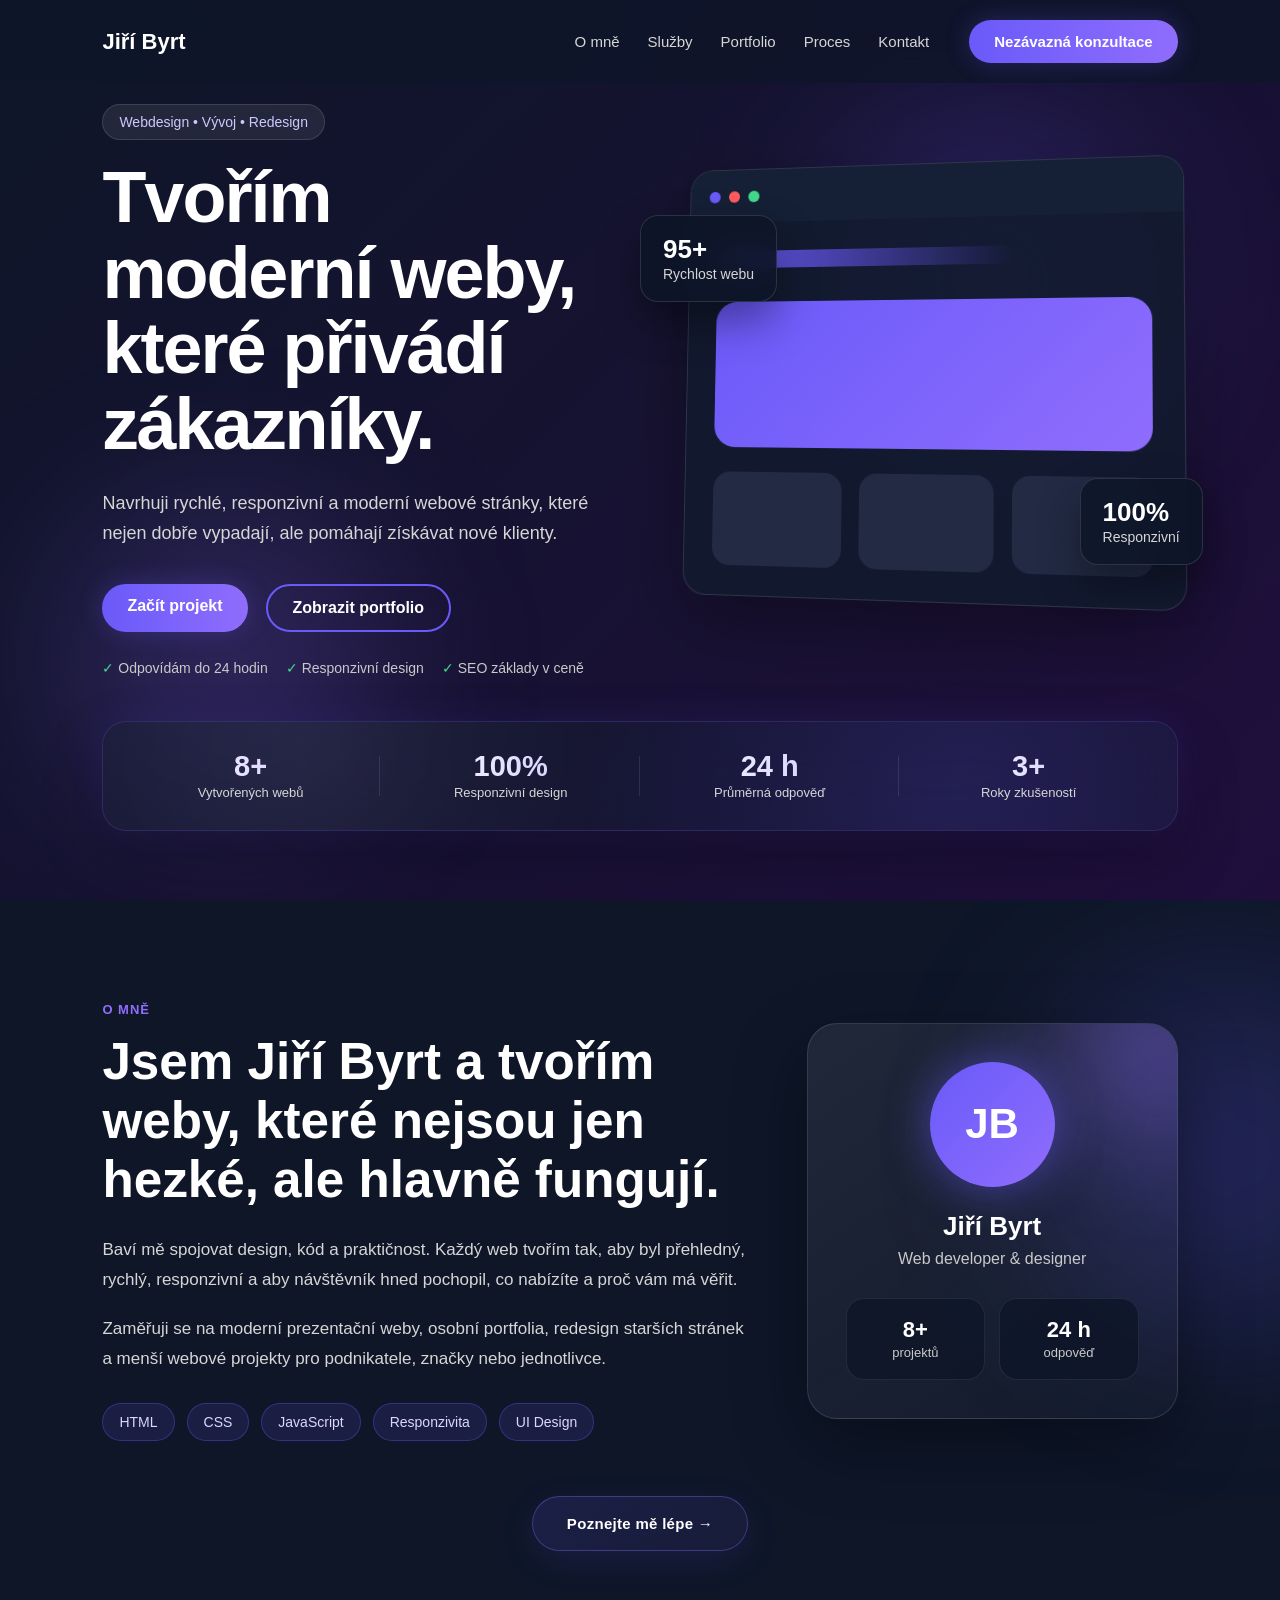
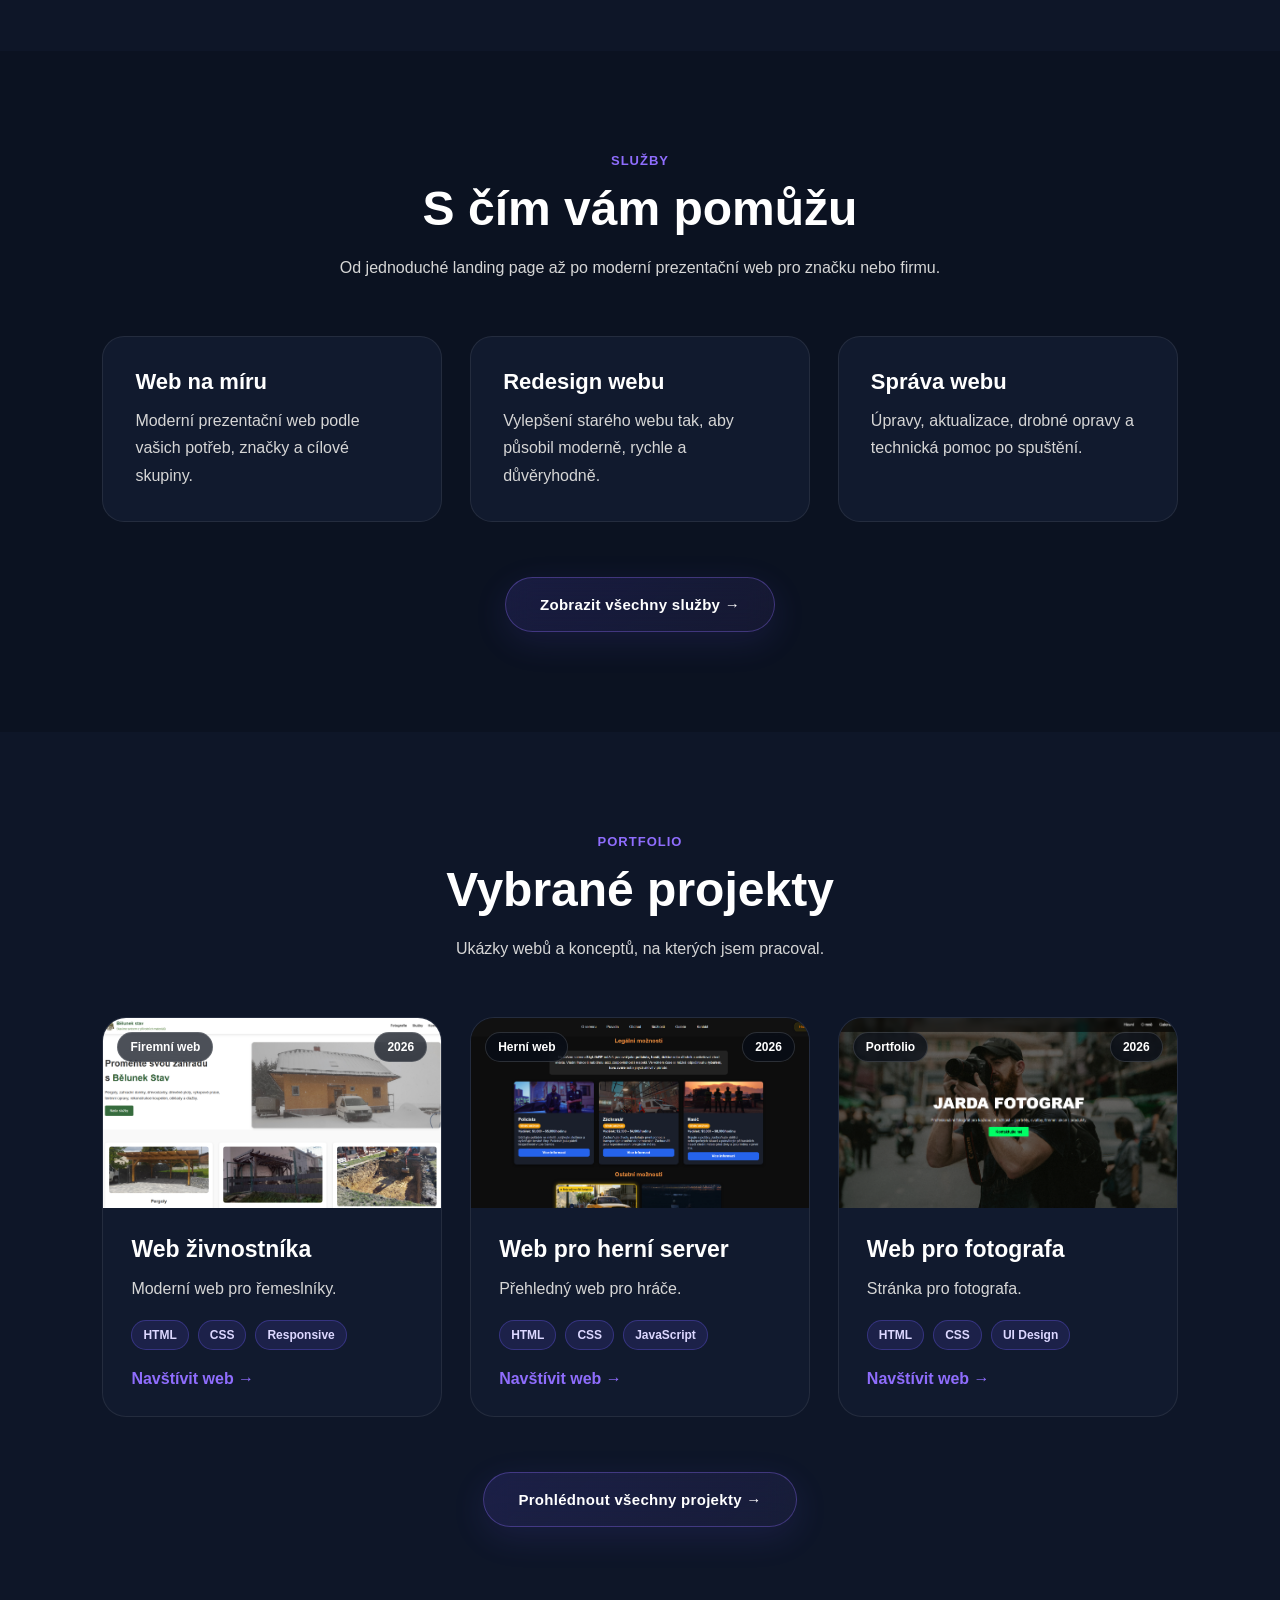
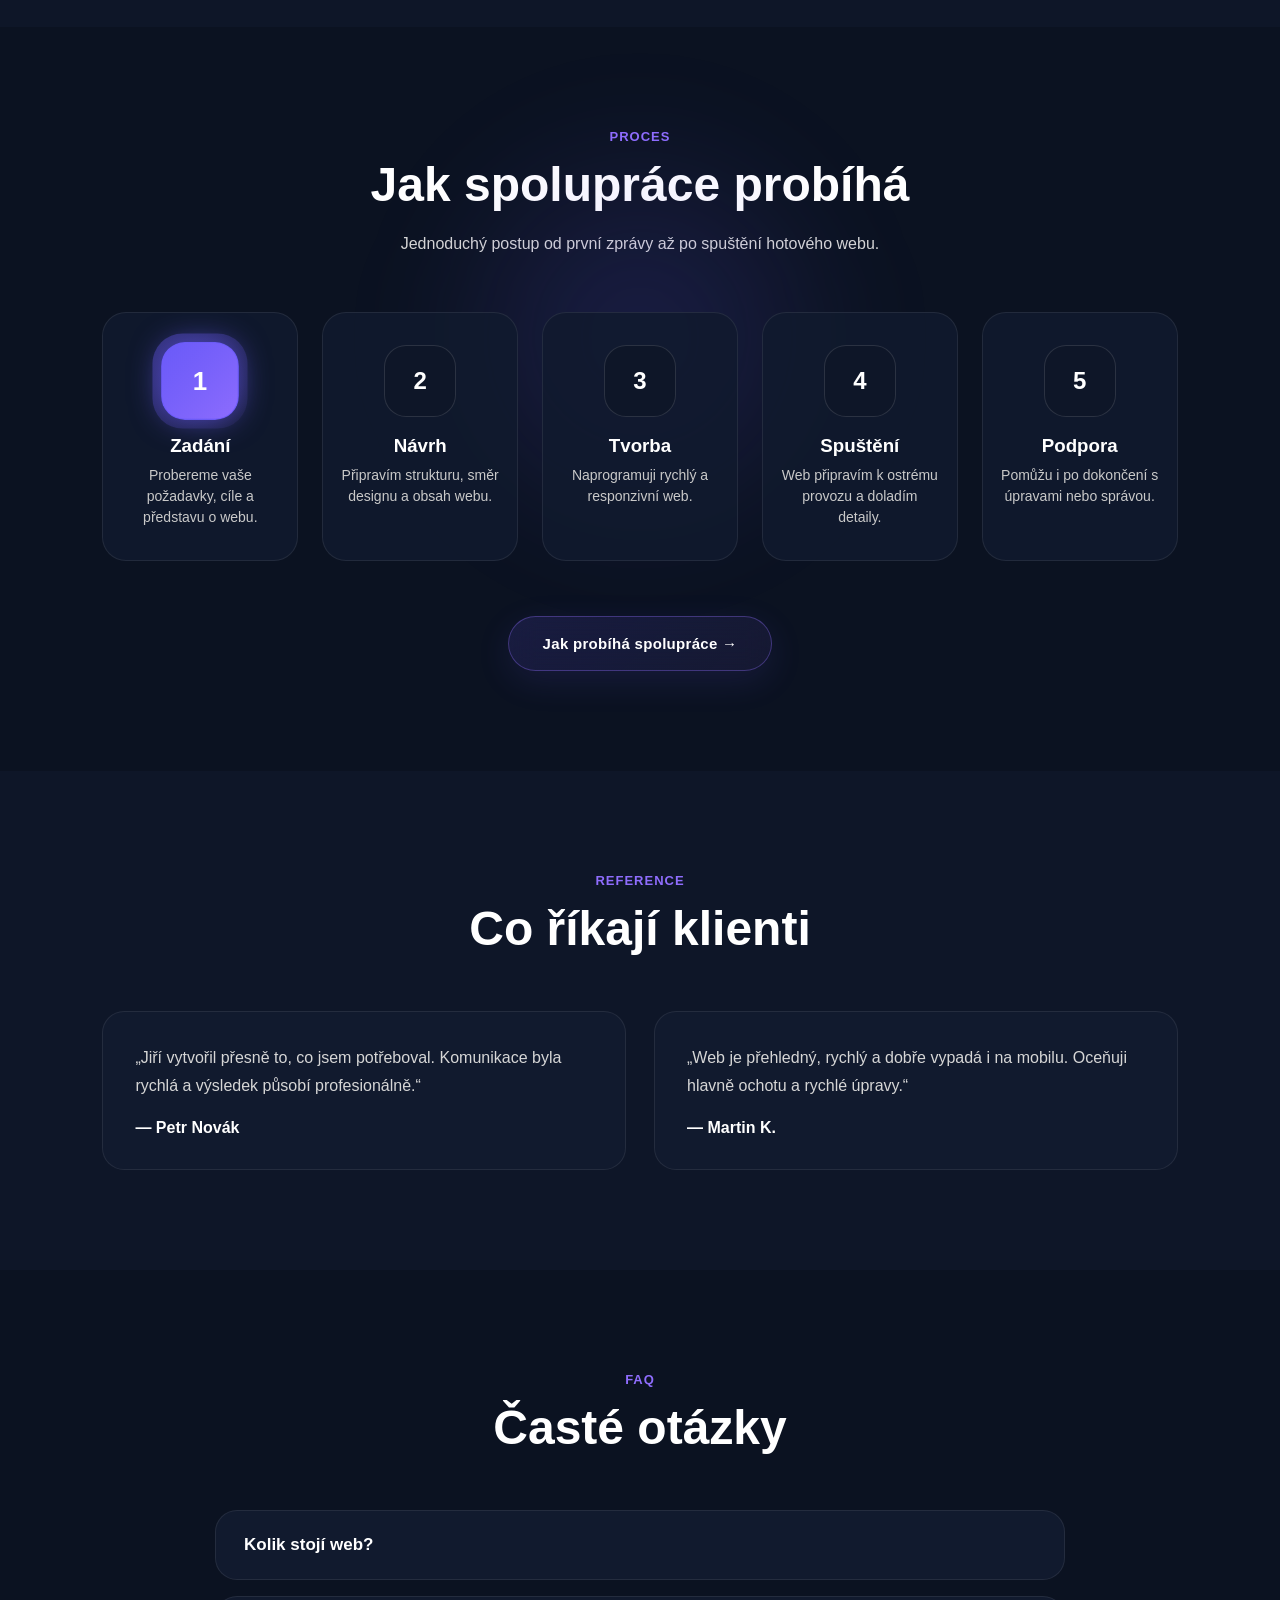
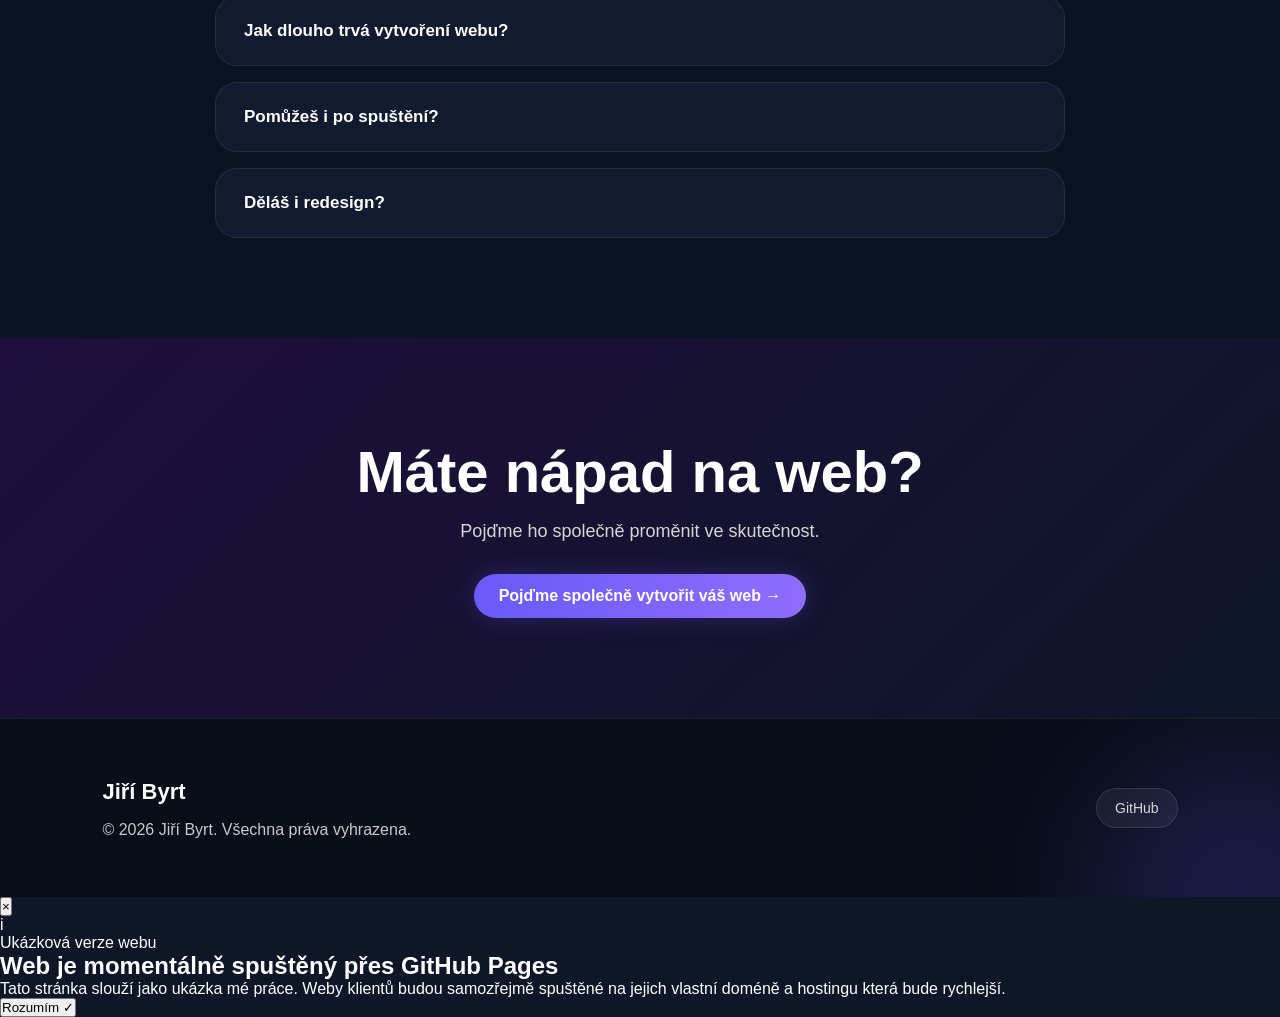
==== commit 4cc299b4: "Add files via upload" ====
--- a/index.html
+++ b/index.html
@@ -1,408 +1,462 @@
-<!DOCTYPE html>
-<html lang="cs">
-<head>
-    <meta charset="UTF-8">
-    <meta name="viewport" content="width=device-width, initial-scale=1.0">
-    <title>Jiří Byrt | Moderní weby na míru</title>
-    <link rel="stylesheet" href="css/style.css">
-</head>
-<body>
-
-<header class="navbar" id="navbar">
-    <div class="logo">Jiří Byrt</div>
-
-    <div class="hamburger" id="hamburger">
-        <span></span>
-        <span></span>
-        <span></span>
-    </div>
-
-    <nav class="nav-menu" id="nav-menu">
-        <ul>
-            <li><a href="#about">O mně</a></li>
-            <li><a href="#services">Služby</a></li>
-            <li><a href="#portfolio">Portfolio</a></li>
-            <li><a href="#process">Proces</a></li>
-            <li><a href="#contact">Kontakt</a></li>
-        </ul>
-
-        <a class="cta-btn" href="#contact">Nezávazná konzultace</a>
-    </nav>
-</header>
-
-<section class="hero-section">
-    <div class="blob blob-one"></div>
-    <div class="blob blob-two"></div>
-
-    <div class="hero-content">
-        <div class="hero-text reveal">
-            <span class="badge">Webdesign • Vývoj • Redesign</span>
-
-            <h1>Tvořím moderní weby, které přivádí zákazníky.</h1>
-
-            <p>
-                Navrhuji rychlé, responzivní a moderní webové stránky,
-                které nejen dobře vypadají, ale pomáhají získávat nové klienty.
-            </p>
-
-            <div class="hero-buttons">
-                <a class="btn-primary" href="#contact">Začít projekt</a>
-                <a class="btn-secondary" href="#portfolio">Zobrazit portfolio</a>
-            </div>
-
-            <div class="trust-line">
-                <span>Odpovídám do 24 hodin</span>
-                <span>Responzivní design</span>
-                <span>SEO základy v ceně</span>
-            </div>
-        </div>
-
-        <div class="hero-visual reveal">
-            <div class="browser-mockup">
-                <div class="browser-top">
-                    <span></span>
-                    <span></span>
-                    <span></span>
-                </div>
-
-                <div class="mockup-content">
-                    <div class="mockup-nav"></div>
-                    <div class="mockup-hero"></div>
-                    <div class="mockup-grid">
-                        <div></div>
-                        <div></div>
-                        <div></div>
-                    </div>
-                </div>
-            </div>
-
-            <div class="floating-card card-one">
-                <strong>95+</strong>
-                <span>Rychlost webu</span>
-            </div>
-
-            <div class="floating-card card-two">
-                <strong>100%</strong>
-                <span>Responzivní</span>
-            </div>
-        </div>
-    </div>
-    <section class="stats-section reveal">
-        <div class="stats-card">
-            <div class="stat">
-                <h2><span data-count="8">0</span>+</h2>
-                <p>Vytvořených webů</p>
-            </div>
-
-            <div class="stat">
-                <h2><span data-count="100">0</span>%</h2>
-                <p>Responzivní design</p>
-            </div>
-
-            <div class="stat">
-                <h2><span data-count="24">0</span> h</h2>
-                <p>Průměrná odpověď</p>
-            </div>
-
-            <div class="stat">
-                <h2><span data-count="3">0</span>+</h2>
-                <p>Roky zkušeností</p>
-            </div>
-        </div>
-    </section>
-</section>
-
-<section class="about-section reveal" id="about">
-    <div class="about-container">
-        <div class="about-text">
-            <span>O mně</span>
-
-            <h2>Jsem Jiří Byrt a tvořím weby, které nejsou jen hezké, ale hlavně fungují.</h2>
-
-            <p>
-                Baví mě spojovat design, kód a praktičnost. Každý web tvořím tak,
-                aby byl přehledný, rychlý, responzivní a aby návštěvník hned pochopil,
-                co nabízíte a proč vám má věřit.
-            </p>
-
-            <p>
-                Zaměřuji se na moderní prezentační weby, osobní portfolia,
-                redesign starších stránek a menší webové projekty pro podnikatele,
-                značky nebo jednotlivce.
-            </p>
-
-            <div class="about-tags">
-                <span>HTML</span>
-                <span>CSS</span>
-                <span>JavaScript</span>
-                <span>Responzivita</span>
-                <span>UI Design</span>
-            </div>
-        </div>
-
-        <div class="about-card">
-            <div class="about-avatar">JB</div>
-            <h3>Jiří Byrt</h3>
-            <p>Web developer & designer</p>
-
-            <div class="about-mini-stats">
-                <div>
-                    <strong>8+</strong>
-                    <span>projektů</span>
-                </div>
-
-                <div>
-                    <strong>24 h</strong>
-                    <span>odpověď</span>
-                </div>
-            </div>
-        </div>
-    </div>
-    <div class="section-action">
-    <a href="omne.html" class="section-btn">
-        Poznejte mě lépe
-        →
-    </a>
-</div>
-</section>
-
-<section class="services-section reveal" id="services">
-    <div class="section-heading">
-        <span>Služby</span>
-        <h2>S čím vám pomůžu</h2>
-        <p>Od jednoduché landing page až po moderní prezentační web pro značku nebo firmu.</p>
-    </div>
-
-    <div class="service-grid">
-        <div class="service-card">
-            <h3>Web na míru</h3>
-            <p>Moderní prezentační web podle vašich potřeb, značky a cílové skupiny.</p>
-        </div>
-
-        <div class="service-card">
-            <h3>Redesign webu</h3>
-            <p>Vylepšení starého webu tak, aby působil moderně, rychle a důvěryhodně.</p>
-        </div>
-
-        <div class="service-card">
-            <h3>Správa webu</h3>
-            <p>Úpravy, aktualizace, drobné opravy a technická pomoc po spuštění.</p>
-        </div>
-    </div>
-    <div class="section-action">
-    <a href="sluzby.html" class="section-btn">
-        Zobrazit všechny služby
-        →
-    </a>
-</div>
-</section>
-
-<section class="portfolio-section reveal" id="portfolio">
-    <div class="section-heading">
-        <span>Portfolio</span>
-        <h2>Vybrané projekty</h2>
-        <p>Ukázky webů a konceptů, na kterých jsem pracoval.</p>
-    </div>
-
-<div class="portfolio-grid">
-
-    <div class="portfolio-card">
-        <div class="portfolio-img">
-            <img src="img/belunek.png" alt="Web Beluněk Stav">
-
-            <div class="portfolio-overlay">
-                <a href="https://jiribyrt.github.io/belunek-stav/">Prohlédnout web</a>
-            </div>
-
-            <span class="project-category">Firemní web</span>
-            <span class="project-year">2026</span>
-        </div>
-
-        <div class="portfolio-info">
-            <h3>Web živnostníka</h3>
-            <p>Moderní web pro řemeslníky.</p>
-
-            <div class="project-tags">
-                <span>HTML</span>
-                <span>CSS</span>
-                <span>Responsive</span>
-            </div>
-
-            <a href="https://jiribyrt.github.io/belunek-stav/">Navštívit web →</a>
-        </div>
-    </div>
-
-    <div class="portfolio-card">
-        <div class="portfolio-img">
-            <img src="img/skylife.png" alt="Web pro herní server">
-
-            <div class="portfolio-overlay">
-                <a href="https://jiribyrt.github.io/skylife/">Prohlédnout web</a>
-            </div>
-
-            <span class="project-category">Herní web</span>
-            <span class="project-year">2026</span>
-        </div>
-
-        <div class="portfolio-info">
-            <h3>Web pro herní server</h3>
-            <p>Přehledný web pro hráče.</p>
-
-            <div class="project-tags">
-                <span>HTML</span>
-                <span>CSS</span>
-                <span>JavaScript</span>
-            </div>
-
-            <a href="#">Navštívit web →</a>
-        </div>
-    </div>
-
-    <div class="portfolio-card">
-        <div class="portfolio-img">
-            <img src="img/jarda.png" alt="Web pro fotografa">
-
-            <div class="portfolio-overlay">
-                <a href="#">Prohlédnout web</a>
-            </div>
-
-            <span class="project-category">Portfolio</span>
-            <span class="project-year">2026</span>
-        </div>
-
-        <div class="portfolio-info">
-            <h3>Web pro fotografa</h3>
-            <p>Stránka pro fotografa.</p>
-
-            <div class="project-tags">
-                <span>HTML</span>
-                <span>CSS</span>
-                <span>UI Design</span>
-            </div>
-
-            <a href="#">Navštívit web →</a>
-        </div>
-    </div>
-
-</div>
-<div class="section-action">
-    <a href="portfolio.html" class="section-btn">
-        Prohlédnout všechny projekty
-        →
-    </a>
-</div>
-</section>
-
-<section class="process-section reveal" id="process">
-    <div class="section-heading">
-        <span>Proces</span>
-        <h2>Jak spolupráce probíhá</h2>
-        <p>Jednoduchý postup od první zprávy až po spuštění hotového webu.</p>
-    </div>
-
-    <div class="steps">
-        <div class="step" data-step="1">
-            <div class="circle"><span>1</span></div>
-            <h3>Zadání</h3>
-            <p>Probereme vaše požadavky, cíle a představu o webu.</p>
-        </div>
-
-        <div class="step" data-step="2">
-            <div class="circle"><span>2</span></div>
-            <h3>Návrh</h3>
-            <p>Připravím strukturu, směr designu a obsah webu.</p>
-        </div>
-
-        <div class="step" data-step="3">
-            <div class="circle"><span>3</span></div>
-            <h3>Tvorba</h3>
-            <p>Naprogramuji rychlý a responzivní web.</p>
-        </div>
-
-        <div class="step" data-step="4">
-            <div class="circle"><span>4</span></div>
-            <h3>Spuštění</h3>
-            <p>Web připravím k ostrému provozu a doladím detaily.</p>
-        </div>
-
-        <div class="step" data-step="5">
-            <div class="circle"><span>5</span></div>
-            <h3>Podpora</h3>
-            <p>Pomůžu i po dokončení s úpravami nebo správou.</p>
-        </div>
-    </div>
-    <div class="section-action">
-    <a href="process.html" class="section-btn">
-        Jak probíhá spolupráce
-        →
-    </a>
-</div>
-</section>
-
-<section class="testimonials-section reveal">
-    <div class="section-heading">
-        <span>Reference</span>
-        <h2>Co říkají klienti</h2>
-    </div>
-
-    <div class="testimonial-grid">
-        <div class="testimonial-card">
-            <p>„Jiří vytvořil přesně to, co jsem potřeboval. Komunikace byla rychlá a výsledek působí profesionálně.“</p>
-            <strong>— Petr Novák</strong>
-        </div>
-
-        <div class="testimonial-card">
-            <p>„Web je přehledný, rychlý a dobře vypadá i na mobilu. Oceňuji hlavně ochotu a rychlé úpravy.“</p>
-            <strong>— Martin K.</strong>
-        </div>
-    </div>
-</section>
-
-<section class="faq-section reveal">
-    <div class="section-heading">
-        <span>FAQ</span>
-        <h2>Časté otázky</h2>
-    </div>
-
-    <div class="faq">
-        <div class="faq-item">
-            <button>Kolik stojí web?</button>
-            <p>Cena záleží na rozsahu projektu. Menší web může být levnější, větší web s více sekcemi bude dražší.</p>
-        </div>
-
-        <div class="faq-item">
-            <button>Jak dlouho trvá vytvoření webu?</button>
-            <p>Jednodušší web může být hotový během pár dní. Větší projekt obvykle zabere více času podle požadavků.</p>
-        </div>
-
-        <div class="faq-item">
-            <button>Pomůžeš i po spuštění?</button>
-            <p>Ano. Můžu pomoct s úpravami, opravami, správou webu nebo dalším rozvojem.</p>
-        </div>
-
-        <div class="faq-item">
-            <button>Děláš i redesign?</button>
-            <p>Ano. Starý web můžu upravit tak, aby působil moderněji, rychleji a důvěryhodněji.</p>
-        </div>
-    </div>
-</section>
-
-<section class="final-cta reveal" id="contact">
-    <h2>Máte nápad na web?</h2>
-    <p>Pojďme ho společně proměnit ve skutečnost.</p>
-    <a href="mailto:jirkabyrt1@seznam.cz" class="btn-primary">Pojďme společně vytvořit váš web →</a>
-</section>
-
-<footer class="footer">
-    <p>© 2026 Jiří Byrt. Všechna práva vyhrazena.</p>
-
-    <div class="socials">
-        <a href="#">GitHub</a>
-        <a href="#">LinkedIn</a>
-        <a href="#">Instagram</a>
-    </div>
-</footer>
-
-<script src="script.js"></script>
-</body>
-</html>
+<!DOCTYPE html>
+<html lang="cs">
+<head>
+    <meta charset="UTF-8">
+    <meta name="viewport" content="width=device-width, initial-scale=1.0">
+    <title>Jiří Byrt | Moderní weby na míru</title>
+    <link rel="stylesheet" href="css/style.css">
+</head>
+<body>
+
+<header class="navbar" id="navbar">
+    <div class="logo">Jiří Byrt</div>
+
+    <div class="hamburger" id="hamburger">
+        <span></span>
+        <span></span>
+        <span></span>
+    </div>
+
+    <nav class="nav-menu" id="nav-menu">
+        <ul>
+            <li><a href="#about">O mně</a></li>
+            <li><a href="#services">Služby</a></li>
+            <li><a href="#portfolio">Portfolio</a></li>
+            <li><a href="#process">Proces</a></li>
+            <li><a href="#contact">Kontakt</a></li>
+        </ul>
+
+        <a class="cta-btn" href="#contact">Nezávazná konzultace</a>
+    </nav>
+</header>
+
+<section class="hero-section">
+    <div class="blob blob-one"></div>
+    <div class="blob blob-two"></div>
+
+    <div class="hero-content">
+        <div class="hero-text reveal">
+            <span class="badge">Webdesign • Vývoj • Redesign</span>
+
+            <h1>Tvořím moderní weby, které přivádí zákazníky.</h1>
+
+            <p>
+                Navrhuji rychlé, responzivní a moderní webové stránky,
+                které nejen dobře vypadají, ale pomáhají získávat nové klienty.
+            </p>
+
+            <div class="hero-buttons">
+                <a class="btn-primary" href="#contact">Začít projekt</a>
+                <a class="btn-secondary" href="portfolio.html">Zobrazit portfolio</a>
+            </div>
+
+            <div class="trust-line">
+                <span>Odpovídám do 24 hodin</span>
+                <span>Responzivní design</span>
+                <span>SEO základy v ceně</span>
+            </div>
+        </div>
+
+        <div class="hero-visual reveal">
+            <div class="browser-mockup">
+                <div class="browser-top">
+                    <span></span>
+                    <span></span>
+                    <span></span>
+                </div>
+
+                <div class="mockup-content">
+                    <div class="mockup-nav"></div>
+                    <div class="mockup-hero"></div>
+                    <div class="mockup-grid">
+                        <div></div>
+                        <div></div>
+                        <div></div>
+                    </div>
+                </div>
+            </div>
+
+            <div class="floating-card card-one">
+                <strong>95+</strong>
+                <span>Rychlost webu</span>
+            </div>
+
+            <div class="floating-card card-two">
+                <strong>100%</strong>
+                <span>Responzivní</span>
+            </div>
+        </div>
+    </div>
+    <section class="stats-section reveal">
+        <div class="stats-card">
+            <div class="stat">
+                <h2><span data-count="8">0</span>+</h2>
+                <p>Vytvořených webů</p>
+            </div>
+
+            <div class="stat">
+                <h2><span data-count="100">0</span>%</h2>
+                <p>Responzivní design</p>
+            </div>
+
+            <div class="stat">
+                <h2><span data-count="24">0</span> h</h2>
+                <p>Průměrná odpověď</p>
+            </div>
+
+            <div class="stat">
+                <h2><span data-count="3">0</span>+</h2>
+                <p>Roky zkušeností</p>
+            </div>
+        </div>
+    </section>
+</section>
+
+<section class="about-section reveal" id="about">
+    <div class="about-container">
+        <div class="about-text">
+            <span>O mně</span>
+
+            <h2>Jsem Jiří Byrt a tvořím weby, které nejsou jen hezké, ale hlavně fungují.</h2>
+
+            <p>
+                Baví mě spojovat design, kód a praktičnost. Každý web tvořím tak,
+                aby byl přehledný, rychlý, responzivní a aby návštěvník hned pochopil,
+                co nabízíte a proč vám má věřit.
+            </p>
+
+            <p>
+                Zaměřuji se na moderní prezentační weby, osobní portfolia,
+                redesign starších stránek a menší webové projekty pro podnikatele,
+                značky nebo jednotlivce.
+            </p>
+
+            <div class="about-tags">
+                <span>HTML</span>
+                <span>CSS</span>
+                <span>JavaScript</span>
+                <span>Responzivita</span>
+                <span>UI Design</span>
+            </div>
+        </div>
+
+        <div class="about-card">
+            <div class="about-avatar">JB</div>
+            <h3>Jiří Byrt</h3>
+            <p>Web developer & designer</p>
+
+            <div class="about-mini-stats">
+                <div>
+                    <strong>8+</strong>
+                    <span>projektů</span>
+                </div>
+
+                <div>
+                    <strong>24 h</strong>
+                    <span>odpověď</span>
+                </div>
+            </div>
+        </div>
+    </div>
+    <div class="section-action">
+    <a href="about.html" class="section-btn">
+        Poznejte mě lépe
+        →
+    </a>
+</div>
+</section>
+
+<section class="services-section reveal" id="services">
+    <div class="section-heading">
+        <span>Služby</span>
+        <h2>S čím vám pomůžu</h2>
+        <p>Od jednoduché landing page až po moderní prezentační web pro značku nebo firmu.</p>
+    </div>
+
+    <div class="service-grid">
+        <div class="service-card">
+            <h3>Web na míru</h3>
+            <p>Moderní prezentační web podle vašich potřeb, značky a cílové skupiny.</p>
+        </div>
+
+        <div class="service-card">
+            <h3>Redesign webu</h3>
+            <p>Vylepšení starého webu tak, aby působil moderně, rychle a důvěryhodně.</p>
+        </div>
+
+        <div class="service-card">
+            <h3>Správa webu</h3>
+            <p>Úpravy, aktualizace, drobné opravy a technická pomoc po spuštění.</p>
+        </div>
+    </div>
+    <div class="section-action">
+    <a href="services.html" class="section-btn">
+        Zobrazit všechny služby
+        →
+    </a>
+</div>
+</section>
+
+<section class="portfolio-section reveal" id="portfolio">
+    <div class="section-heading">
+        <span>Portfolio</span>
+        <h2>Vybrané projekty</h2>
+        <p>Ukázky webů a konceptů, na kterých jsem pracoval.</p>
+    </div>
+
+<div class="portfolio-grid">
+
+    <div class="portfolio-card">
+        <div class="portfolio-img">
+            <img src="img/belunek.png" alt="Web Beluněk Stav">
+
+            <div class="portfolio-overlay">
+                <a
+                    href="https://jiribyrt.github.io/belunek-stav/"
+                    target="_blank"
+                    rel="noopener noreferrer"
+                >   
+                    Prohlédnout web
+                </a>            
+            </div>
+
+            <span class="project-category">Firemní web</span>
+            <span class="project-year">2026</span>
+        </div>
+
+        <div class="portfolio-info">
+            <h3>Web živnostníka</h3>
+            <p>Moderní web pro řemeslníky.</p>
+
+            <div class="project-tags">
+                <span>HTML</span>
+                <span>CSS</span>
+                <span>Responsive</span>
+            </div>
+
+                <a
+                    href="https://jiribyrt.github.io/belunek-stav/"
+                    target="_blank"
+                    rel="noopener noreferrer"
+                >   
+                    Navštívit web →
+                </a>   
+        </div>
+    </div>
+
+    <div class="portfolio-card">
+        <div class="portfolio-img">
+            <img src="img/skylife.png" alt="Web pro herní server">
+
+            <div class="portfolio-overlay">
+                <a
+                    href="https://jiribyrt.github.io/skylife/"
+                    target="_blank"
+                    rel="noopener noreferrer"
+                >   
+                    Prohlédnout web
+                </a>              
+            </div>
+
+            <span class="project-category">Herní web</span>
+            <span class="project-year">2026</span>
+        </div>
+
+        <div class="portfolio-info">
+            <h3>Web pro herní server</h3>
+            <p>Přehledný web pro hráče.</p>
+
+            <div class="project-tags">
+                <span>HTML</span>
+                <span>CSS</span>
+                <span>JavaScript</span>
+            </div>
+
+                <a
+                    href="https://jiribyrt.github.io/skylife/"
+                    target="_blank"
+                    rel="noopener noreferrer"
+                >   
+                    Navštívit web →
+                </a> 
+        </div>
+    </div>
+
+    <div class="portfolio-card">
+        <div class="portfolio-img">
+            <img src="img/jarda.png" alt="Web pro fotografa">
+
+            <div class="portfolio-overlay">
+                <a href="#">Prohlédnout web</a>
+            </div>
+
+            <span class="project-category">Portfolio</span>
+            <span class="project-year">2026</span>
+        </div>
+
+        <div class="portfolio-info">
+            <h3>Web pro fotografa</h3>
+            <p>Stránka pro fotografa.</p>
+
+            <div class="project-tags">
+                <span>HTML</span>
+                <span>CSS</span>
+                <span>UI Design</span>
+            </div>
+
+            <a href="#">Navštívit web →</a>
+        </div>
+    </div>
+
+</div>
+<div class="section-action">
+    <a href="portfolio.html" class="section-btn">
+        Prohlédnout všechny projekty
+        →
+    </a>
+</div>
+</section>
+
+<section class="process-section reveal" id="process">
+    <div class="section-heading">
+        <span>Proces</span>
+        <h2>Jak spolupráce probíhá</h2>
+        <p>Jednoduchý postup od první zprávy až po spuštění hotového webu.</p>
+    </div>
+
+    <div class="steps">
+        <div class="step" data-step="1">
+            <div class="circle"><span>1</span></div>
+            <h3>Zadání</h3>
+            <p>Probereme vaše požadavky, cíle a představu o webu.</p>
+        </div>
+
+        <div class="step" data-step="2">
+            <div class="circle"><span>2</span></div>
+            <h3>Návrh</h3>
+            <p>Připravím strukturu, směr designu a obsah webu.</p>
+        </div>
+
+        <div class="step" data-step="3">
+            <div class="circle"><span>3</span></div>
+            <h3>Tvorba</h3>
+            <p>Naprogramuji rychlý a responzivní web.</p>
+        </div>
+
+        <div class="step" data-step="4">
+            <div class="circle"><span>4</span></div>
+            <h3>Spuštění</h3>
+            <p>Web připravím k ostrému provozu a doladím detaily.</p>
+        </div>
+
+        <div class="step" data-step="5">
+            <div class="circle"><span>5</span></div>
+            <h3>Podpora</h3>
+            <p>Pomůžu i po dokončení s úpravami nebo správou.</p>
+        </div>
+    </div>
+    <div class="section-action">
+    <a href="process.html" class="section-btn">
+        Jak probíhá spolupráce
+        →
+    </a>
+</div>
+</section>
+
+<section class="testimonials-section reveal">
+    <div class="section-heading">
+        <span>Reference</span>
+        <h2>Co říkají klienti</h2>
+    </div>
+
+    <div class="testimonial-grid">
+        <div class="testimonial-card">
+            <p>„Jiří vytvořil přesně to, co jsem potřeboval. Komunikace byla rychlá a výsledek působí profesionálně.“</p>
+            <strong>— Petr Novák</strong>
+        </div>
+
+        <div class="testimonial-card">
+            <p>„Web je přehledný, rychlý a dobře vypadá i na mobilu. Oceňuji hlavně ochotu a rychlé úpravy.“</p>
+            <strong>— Martin K.</strong>
+        </div>
+    </div>
+</section>
+
+<section class="faq-section reveal">
+    <div class="section-heading">
+        <span>FAQ</span>
+        <h2>Časté otázky</h2>
+    </div>
+
+    <div class="faq">
+        <div class="faq-item">
+            <button>Kolik stojí web?</button>
+            <p>Cena záleží na rozsahu projektu. Menší web může být levnější, větší web s více sekcemi bude dražší.</p>
+        </div>
+
+        <div class="faq-item">
+            <button>Jak dlouho trvá vytvoření webu?</button>
+            <p>Jednodušší web může být hotový během pár dní. Větší projekt obvykle zabere více času podle požadavků.</p>
+        </div>
+
+        <div class="faq-item">
+            <button>Pomůžeš i po spuštění?</button>
+            <p>Ano. Můžu pomoct s úpravami, opravami, správou webu nebo dalším rozvojem.</p>
+        </div>
+
+        <div class="faq-item">
+            <button>Děláš i redesign?</button>
+            <p>Ano. Starý web můžu upravit tak, aby působil moderněji, rychleji a důvěryhodněji.</p>
+        </div>
+    </div>
+</section>
+
+<section class="final-cta reveal" id="contact">
+    <h2>Máte nápad na web?</h2>
+    <p>Pojďme ho společně proměnit ve skutečnost.</p>
+    <a href="contact.html" class="btn-primary">Pojďme společně vytvořit váš web →</a>
+</section>
+
+<footer class="footer">
+    <p>© 2026 Jiří Byrt. Všechna práva vyhrazena.</p>
+
+    <div class="socials">
+        <a href="https://github.com/jiribyrt">GitHub</a>
+    </div>
+</footer>
+<!-- OZNÁMENÍ O UKÁZKOVÉM HOSTINGU -->
+<div class="hosting-notice" id="hostingNotice" role="dialog" aria-labelledby="hostingNoticeTitle">
+    <button
+        class="hosting-notice-close"
+        id="hostingNoticeClose"
+        type="button"
+        aria-label="Zavřít oznámení"
+    >
+        ×
+    </button>
+
+    <div class="hosting-notice-icon">
+        <span>i</span>
+    </div>
+
+    <div class="hosting-notice-content">
+        <span class="hosting-notice-label">Ukázková verze webu</span>
+
+        <h2 id="hostingNoticeTitle">
+            Web je momentálně spuštěný přes GitHub Pages
+        </h2>
+
+        <p>
+            Tato stránka slouží jako ukázka mé práce. Weby klientů budou
+            samozřejmě spuštěné na jejich vlastní doméně a hostingu která bude rychlejší.
+        </p>
+
+        <button class="hosting-notice-button" id="hostingNoticeButton" type="button">
+            Rozumím
+            <span>✓</span>
+        </button>
+    </div>
+</div>
+<script src="script.js"></script>
+</body>
+</html>
